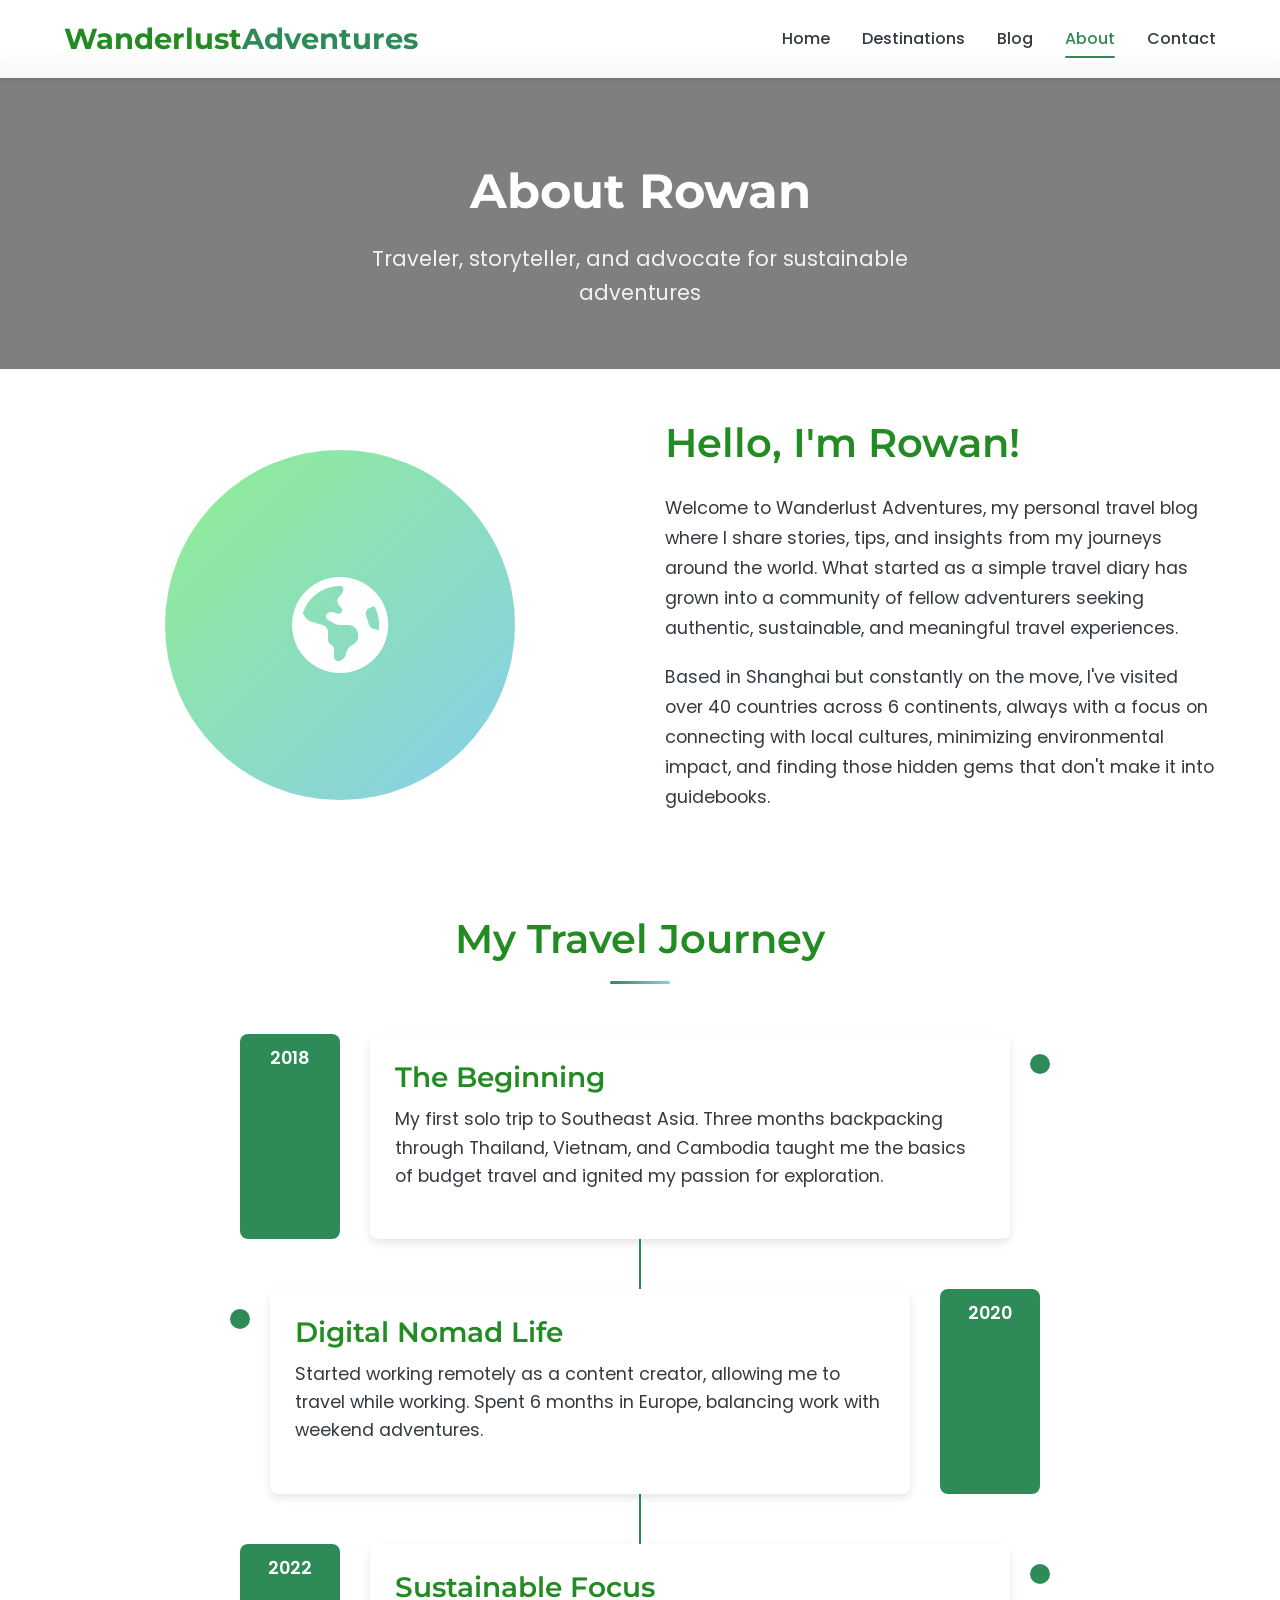
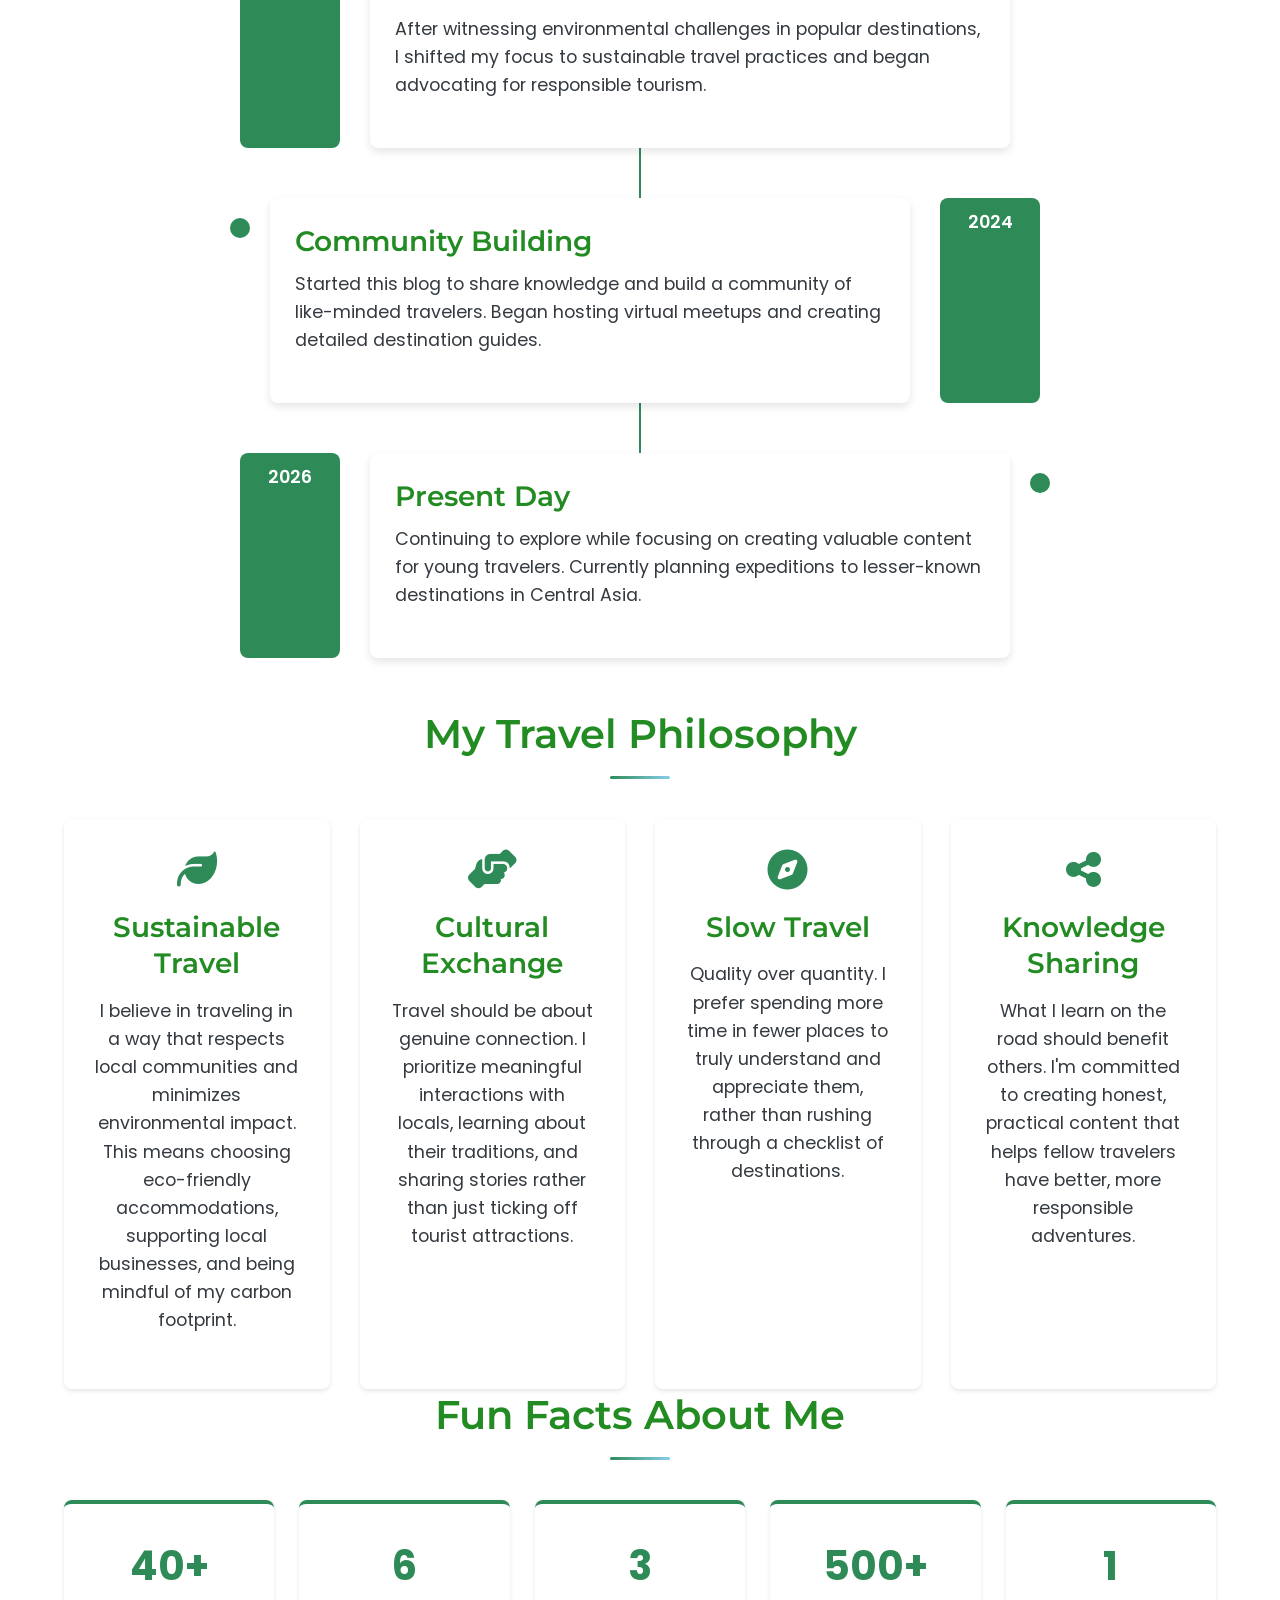
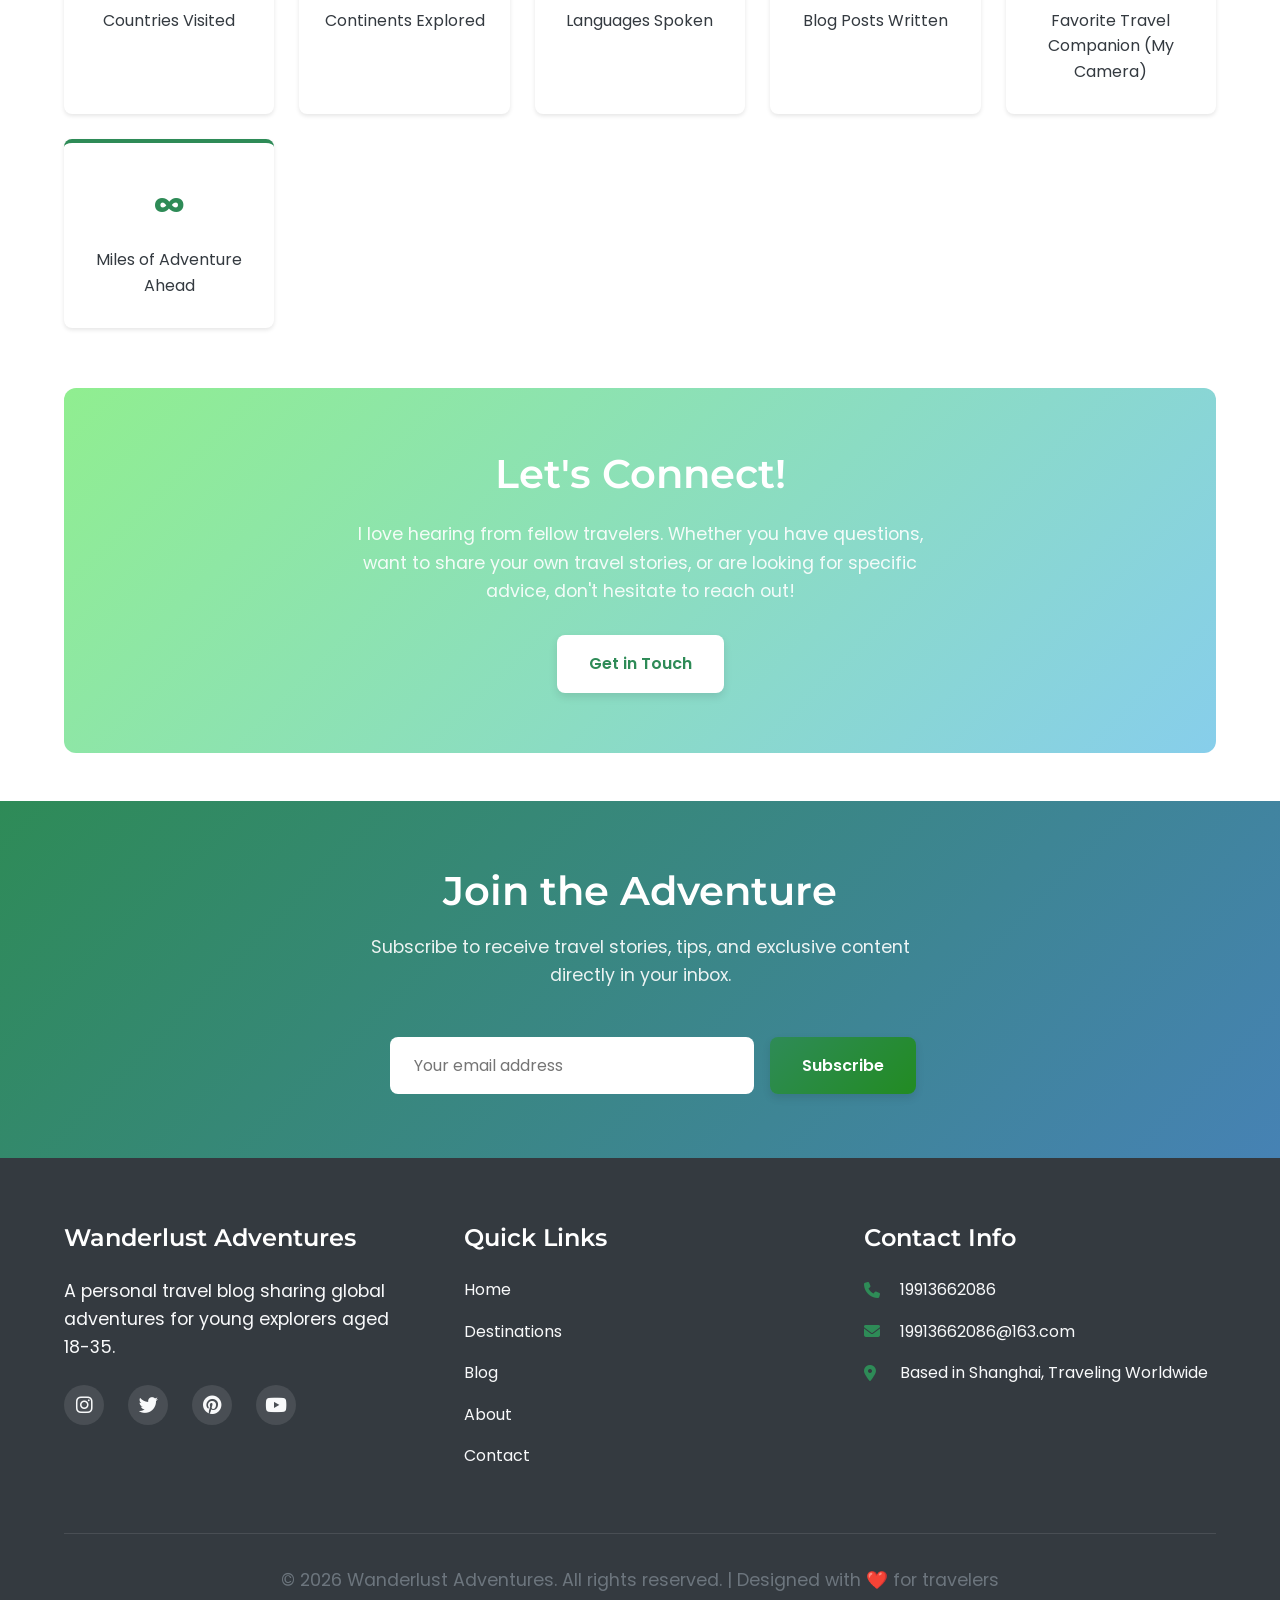
==== about.html @ 73e2ff60 "Add files via upload" ====
<!DOCTYPE html>
<html lang="en">
<head>
    <meta charset="UTF-8">
    <meta name="viewport" content="width=device-width, initial-scale=1.0">
    <title>About Me | Wanderlust Adventures</title>
    <link rel="stylesheet" href="style.css">
    <link rel="preconnect" href="https://fonts.googleapis.com">
    <link rel="preconnect" href="https://fonts.gstatic.com" crossorigin>
    <link href="https://fonts.googleapis.com/css2?family=Poppins:wght@300;400;500;600;700&family=Montserrat:wght@400;500;600&display=swap" rel="stylesheet">
    <link rel="stylesheet" href="https://cdnjs.cloudflare.com/ajax/libs/font-awesome/6.4.0/css/all.min.css">
</head>
<body>
    <!-- Navigation -->
    <nav class="navbar">
        <div class="container">
            <a href="index.html" class="logo">Wanderlust<span>Adventures</span></a>
            <ul class="nav-links">
                <li><a href="index.html">Home</a></li>
                <li><a href="destinations.html">Destinations</a></li>
                <li><a href="blog.html">Blog</a></li>
                <li><a href="about.html" class="active">About</a></li>
                <li><a href="contact.html">Contact</a></li>
            </ul>
            <button class="menu-toggle">
                <i class="fas fa-bars"></i>
            </button>
        </div>
    </nav>

    <!-- Page Header -->
    <section class="page-header">
        <div class="container">
            <h1>About Rowan</h1>
            <p>Traveler, storyteller, and advocate for sustainable adventures</p>
        </div>
    </section>

    <!-- About Content -->
    <section class="section about-page">
        <div class="container">
            <!-- Introduction -->
            <div class="about-intro">
                <div class="about-image-large">
                    <div class="image-placeholder-large">
                        <i class="fas fa-globe-americas"></i>
                    </div>
                </div>
                <div class="about-intro-content">
                    <h2>Hello, I'm Rowan!</h2>
                    <p>Welcome to Wanderlust Adventures, my personal travel blog where I share stories, tips, and insights from my journeys around the world. What started as a simple travel diary has grown into a community of fellow adventurers seeking authentic, sustainable, and meaningful travel experiences.</p>
                    <p>Based in Shanghai but constantly on the move, I've visited over 40 countries across 6 continents, always with a focus on connecting with local cultures, minimizing environmental impact, and finding those hidden gems that don't make it into guidebooks.</p>
                </div>
            </div>

            <!-- My Story -->
            <div class="my-story">
                <h2 class="section-title">My Travel Journey</h2>
                <div class="timeline">
                    <div class="timeline-item">
                        <div class="timeline-year">2018</div>
                        <div class="timeline-content">
                            <h3>The Beginning</h3>
                            <p>My first solo trip to Southeast Asia. Three months backpacking through Thailand, Vietnam, and Cambodia taught me the basics of budget travel and ignited my passion for exploration.</p>
                        </div>
                    </div>
                    <div class="timeline-item">
                        <div class="timeline-year">2020</div>
                        <div class="timeline-content">
                            <h3>Digital Nomad Life</h3>
                            <p>Started working remotely as a content creator, allowing me to travel while working. Spent 6 months in Europe, balancing work with weekend adventures.</p>
                        </div>
                    </div>
                    <div class="timeline-item">
                        <div class="timeline-year">2022</div>
                        <div class="timeline-content">
                            <h3>Sustainable Focus</h3>
                            <p>After witnessing environmental challenges in popular destinations, I shifted my focus to sustainable travel practices and began advocating for responsible tourism.</p>
                        </div>
                    </div>
                    <div class="timeline-item">
                        <div class="timeline-year">2024</div>
                        <div class="timeline-content">
                            <h3>Community Building</h3>
                            <p>Started this blog to share knowledge and build a community of like-minded travelers. Began hosting virtual meetups and creating detailed destination guides.</p>
                        </div>
                    </div>
                    <div class="timeline-item">
                        <div class="timeline-year">2026</div>
                        <div class="timeline-content">
                            <h3>Present Day</h3>
                            <p>Continuing to explore while focusing on creating valuable content for young travelers. Currently planning expeditions to lesser-known destinations in Central Asia.</p>
                        </div>
                    </div>
                </div>
            </div>

            <!-- Travel Philosophy -->
            <div class="philosophy">
                <h2 class="section-title">My Travel Philosophy</h2>
                <div class="philosophy-grid">
                    <div class="philosophy-card">
                        <i class="fas fa-leaf"></i>
                        <h3>Sustainable Travel</h3>
                        <p>I believe in traveling in a way that respects local communities and minimizes environmental impact. This means choosing eco-friendly accommodations, supporting local businesses, and being mindful of my carbon footprint.</p>
                    </div>
                    <div class="philosophy-card">
                        <i class="fas fa-hands-helping"></i>
                        <h3>Cultural Exchange</h3>
                        <p>Travel should be about genuine connection. I prioritize meaningful interactions with locals, learning about their traditions, and sharing stories rather than just ticking off tourist attractions.</p>
                    </div>
                    <div class="philosophy-card">
                        <i class="fas fa-compass"></i>
                        <h3>Slow Travel</h3>
                        <p>Quality over quantity. I prefer spending more time in fewer places to truly understand and appreciate them, rather than rushing through a checklist of destinations.</p>
                    </div>
                    <div class="philosophy-card">
                        <i class="fas fa-share-alt"></i>
                        <h3>Knowledge Sharing</h3>
                        <p>What I learn on the road should benefit others. I'm committed to creating honest, practical content that helps fellow travelers have better, more responsible adventures.</p>
                    </div>
                </div>
            </div>

            <!-- Fun Facts -->
            <div class="fun-facts">
                <h2 class="section-title">Fun Facts About Me</h2>
                <div class="facts-grid">
                    <div class="fact-card">
                        <div class="fact-number">40+</div>
                        <div class="fact-text">Countries Visited</div>
                    </div>
                    <div class="fact-card">
                        <div class="fact-number">6</div>
                        <div class="fact-text">Continents Explored</div>
                    </div>
                    <div class="fact-card">
                        <div class="fact-number">3</div>
                        <div class="fact-text">Languages Spoken</div>
                    </div>
                    <div class="fact-card">
                        <div class="fact-number">500+</div>
                        <div class="fact-text">Blog Posts Written</div>
                    </div>
                    <div class="fact-card">
                        <div class="fact-number">1</div>
                        <div class="fact-text">Favorite Travel Companion (My Camera)</div>
                    </div>
                    <div class="fact-card">
                        <div class="fact-number">∞</div>
                        <div class="fact-text">Miles of Adventure Ahead</div>
                    </div>
                </div>
            </div>

            <!-- Connect Section -->
            <div class="connect-section">
                <h2>Let's Connect!</h2>
                <p>I love hearing from fellow travelers. Whether you have questions, want to share your own travel stories, or are looking for specific advice, don't hesitate to reach out!</p>
                <a href="contact.html" class="btn-primary">Get in Touch</a>
            </div>
        </div>
    </section>

    <!-- Newsletter -->
    <section class="newsletter">
        <div class="container">
            <h2>Join the Adventure</h2>
            <p>Subscribe to receive travel stories, tips, and exclusive content directly in your inbox.</p>
            <form class="newsletter-form">
                <input type="email" placeholder="Your email address" required>
                <button type="submit" class="btn-primary">Subscribe</button>
            </form>
        </div>
    </section>

    <!-- Footer -->
    <footer class="footer">
        <div class="container">
            <div class="footer-content">
                <div class="footer-section">
                    <h3>Wanderlust Adventures</h3>
                    <p>A personal travel blog sharing global adventures for young explorers aged 18-35.</p>
                    <div class="social-links">
                        <a href="#"><i class="fab fa-instagram"></i></a>
                        <a href="#"><i class="fab fa-twitter"></i></a>
                        <a href="#"><i class="fab fa-pinterest"></i></a>
                        <a href="#"><i class="fab fa-youtube"></i></a>
                    </div>
                </div>
                
                <div class="footer-section">
                    <h3>Quick Links</h3>
                    <ul>
                        <li><a href="index.html">Home</a></li>
                        <li><a href="destinations.html">Destinations</a></li>
                        <li><a href="blog.html">Blog</a></li>
                        <li><a href="about.html">About</a></li>
                        <li><a href="contact.html">Contact</a></li>
                    </ul>
                </div>
                
                <div class="footer-section">
                    <h3>Contact Info</h3>
                    <ul class="contact-info">
                        <li><i class="fas fa-phone"></i> 19913662086</li>
                        <li><i class="fas fa-envelope"></i> 19913662086@163.com</li>
                        <li><i class="fas fa-map-marker-alt"></i> Based in Shanghai, Traveling Worldwide</li>
                    </ul>
                </div>
            </div>
            
            <div class="footer-bottom">
                <p>&copy; 2026 Wanderlust Adventures. All rights reserved. | Designed with ❤️ for travelers</p>
            </div>
        </div>
    </footer>

    <script src="script.js"></script>
    <style>
        /* Additional styles for about page */
        .page-header {
            background: linear-gradient(rgba(0, 0, 0, 0.5), rgba(0, 0, 0, 0.5)), 
                        url('https://images.unsplash.com/photo-1506905925346-21bda4d32df4') center/cover no-repeat;
            color: white;
            text-align: center;
            padding: 100px 0 60px;
            margin-top: 60px;
        }
        
        .page-header h1 {
            color: white;
            font-size: 3rem;
            margin-bottom: 20px;
        }
        
        .page-header p {
            font-size: 1.3rem;
            opacity: 0.9;
            max-width: 600px;
            margin: 0 auto;
        }
        
        .about-intro {
            display: grid;
            grid-template-columns: 1fr 1fr;
            gap: 50px;
            align-items: center;
            margin-bottom: 80px;
        }
        
        .image-placeholder-large {
            width: 350px;
            height: 350px;
            background: linear-gradient(135deg, var(--light-green), var(--sky-blue));
            border-radius: 50%;
            display: flex;
            align-items: center;
            justify-content: center;
            color: var(--white);
            font-size: 6rem;
            margin: 0 auto;
        }
        
        .about-intro-content h2 {
            color: var(--forest-dark);
            margin-bottom: 25px;
            font-size: 2.5rem;
        }
        
        .about-intro-content p {
            margin-bottom: 20px;
            font-size: 1.1rem;
            line-height: 1.7;
        }
        
        /* Timeline */
        .timeline {
            position: relative;
            max-width: 800px;
            margin: 50px auto;
        }
        
        .timeline::before {
            content: '';
            position: absolute;
            left: 50%;
            top: 0;
            bottom: 0;
            width: 2px;
            background: var(--primary-green);
            transform: translateX(-50%);
        }
        
        .timeline-item {
            display: flex;
            margin-bottom: 50px;
            position: relative;
        }
        
        .timeline-item:nth-child(odd) {
            flex-direction: row;
        }
        
        .timeline-item:nth-child(even) {
            flex-direction: row-reverse;
        }
        
        .timeline-year {
            flex: 0 0 100px;
            background: var(--primary-green);
            color: white;
            padding: 10px;
            border-radius: var(--radius-md);
            text-align: center;
            font-weight: 600;
            font-size: 1.1rem;
            z-index: 1;
        }
        
        .timeline-content {
            flex: 1;
            padding: 25px;
            background: white;
            border-radius: var(--radius-md);
            box-shadow: var(--shadow-md);
            margin: 0 30px;
            position: relative;
        }
        
        .timeline-content::before {
            content: '';
            position: absolute;
            top: 20px;
            width: 20px;
            height: 20px;
            background: var(--primary-green);
            border-radius: 50%;
        }
        
        .timeline-item:nth-child(odd) .timeline-content::before {
            right: -40px;
        }
        
        .timeline-item:nth-child(even) .timeline-content::before {
            left: -40px;
        }
        
        .timeline-content h3 {
            color: var(--forest-dark);
            margin-bottom: 10px;
        }
        
        /* Philosophy Grid */
        .philosophy-grid {
            display: grid;
            grid-template-columns: repeat(auto-fit, minmax(250px, 1fr));
            gap: 30px;
            margin-top: 40px;
        }
        
        .philosophy-card {
            background: white;
            padding: 30px;
            border-radius: var(--radius-md);
            text-align: center;
            box-shadow: var(--shadow-sm);
            transition: transform 0.3s ease;
        }
        
        .philosophy-card:hover {
            transform: translateY(-5px);
            box-shadow: var(--shadow-md);
        }
        
        .philosophy-card i {
            font-size: 2.5rem;
            color: var(--primary-green);
            margin-bottom: 20px;
        }
        
        .philosophy-card h3 {
            margin-bottom: 15px;
            color: var(--forest-dark);
        }
        
        /* Fun Facts */
        .facts-grid {
            display: grid;
            grid-template-columns: repeat(auto-fit, minmax(200px, 1fr));
            gap: 25px;
            margin-top: 40px;
        }
        
        .fact-card {
            background: white;
            padding: 30px 20px;
            border-radius: var(--radius-md);
            text-align: center;
            box-shadow: var(--shadow-sm);
            border-top: 4px solid var(--primary-green);
        }
        
        .fact-number {
            font-size: 2.5rem;
            font-weight: 700;
            color: var(--primary-green);
            margin-bottom: 10px;
        }
        
        .fact-text {
            color: var(--dark-gray);
            font-size: 1rem;
        }
        
        /* Connect Section */
        .connect-section {
            text-align: center;
            padding: 60px 0;
            background: linear-gradient(135deg, var(--light-green), var(--sky-blue));
            color: white;
            border-radius: var(--radius-lg);
            margin-top: 60px;
        }
        
        .connect-section h2 {
            color: white;
            margin-bottom: 20px;
        }
        
        .connect-section p {
            max-width: 600px;
            margin: 0 auto 30px;
            opacity: 0.9;
        }
        
        .connect-section .btn-primary {
            background: white;
            color: var(--primary-green);
        }
        
        .connect-section .btn-primary:hover {
            background: var(--forest-dark);
            color: white;
        }
        
        @media (max-width: 992px) {
            .about-intro {
                grid-template-columns: 1fr;
                text-align: center;
            }
            
            .image-placeholder-large {
                width: 250px;
                height: 250px;
                font-size: 4rem;
            }
            
            .timeline::before {
                left: 30px;
            }
            
            .timeline-item {
                flex-direction: row !important;
            }
            
            .timeline-year {
                flex: 0 0 80px;
            }
            
            .timeline-content {
                margin-left: 60px;
                margin-right: 0;
            }
            
            .timeline-content::before {
                left: -40px !important;
                right: auto !important;
            }
        }
        
        @media (max-width: 768px) {
            .page-header h1 {
                font-size: 2.2rem;
            }
            
            .page-header p {
                font-size: 1.1rem;
            }
            
            .about-intro-content h
---- style.css ----
/* ===== RESET & BASE STYLES ===== */
* {
    margin: 0;
    padding: 0;
    box-sizing: border-box;
}

:root {
    /* Natural Color Palette */
    --primary-green: #2E8B57;
    --secondary-green: #3CB371;
    --light-green: #90EE90;
    --earth-brown: #8B4513;
    --sand-beige: #F5DEB3;
    --sky-blue: #87CEEB;
    --ocean-blue: #4682B4;
    --forest-dark: #228B22;
    
    /* Neutral Colors */
    --white: #FFFFFF;
    --light-gray: #F8F9FA;
    --medium-gray: #6C757D;
    --dark-gray: #343A40;
    --black: #212529;
    
    /* Typography */
    --font-heading: 'Montserrat', sans-serif;
    --font-body: 'Poppins', sans-serif;
    
    /* Spacing */
    --spacing-xs: 0.5rem;
    --spacing-sm: 1rem;
    --spacing-md: 1.5rem;
    --spacing-lg: 2rem;
    --spacing-xl: 3rem;
    --spacing-xxl: 4rem;
    
    /* Border Radius */
    --radius-sm: 4px;
    --radius-md: 8px;
    --radius-lg: 12px;
    --radius-xl: 20px;
    
    /* Shadows */
    --shadow-sm: 0 2px 4px rgba(0, 0, 0, 0.1);
    --shadow-md: 0 4px 8px rgba(0, 0, 0, 0.1);
    --shadow-lg: 0 8px 16px rgba(0, 0, 0, 0.1);
}

html {
    scroll-behavior: smooth;
}

body {
    font-family: var(--font-body);
    line-height: 1.6;
    color: var(--dark-gray);
    background-color: var(--white);
}

.container {
    width: 100%;
    max-width: 1200px;
    margin: 0 auto;
    padding: 0 var(--spacing-md);
}

section {
    padding: var(--spacing-xl) 0;
}

.text-center {
    text-align: center;
}

/* ===== TYPOGRAPHY ===== */
h1, h2, h3, h4, h5, h6 {
    font-family: var(--font-heading);
    font-weight: 600;
    line-height: 1.3;
    margin-bottom: var(--spacing-sm);
    color: var(--forest-dark);
}

h1 {
    font-size: 3rem;
    font-weight: 700;
}

h2 {
    font-size: 2.5rem;
}

h3 {
    font-size: 1.75rem;
}

p {
    margin-bottom: var(--spacing-md);
    font-size: 1.1rem;
}

.section-title {
    text-align: center;
    margin-bottom: var(--spacing-sm);
    position: relative;
}

.section-title::after {
    content: '';
    display: block;
    width: 60px;
    height: 3px;
    background: linear-gradient(to right, var(--primary-green), var(--sky-blue));
    margin: var(--spacing-sm) auto;
    border-radius: var(--radius-sm);
}

.section-subtitle {
    text-align: center;
    color: var(--medium-gray);
    margin-bottom: var(--spacing-xl);
    font-size: 1.2rem;
}

/* ===== BUTTONS ===== */
.btn-primary, .btn-secondary {
    display: inline-block;
    padding: var(--spacing-sm) var(--spacing-lg);
    border-radius: var(--radius-md);
    font-weight: 600;
    text-decoration: none;
    transition: all 0.3s ease;
    border: none;
    cursor: pointer;
    font-size: 1rem;
    font-family: var(--font-body);
}

.btn-primary {
    background: linear-gradient(135deg, var(--primary-green), var(--forest-dark));
    color: var(--white);
    box-shadow: var(--shadow-md);
}

.btn-primary:hover {
    transform: translateY(-2px);
    box-shadow: var(--shadow-lg);
    background: linear-gradient(135deg, var(--forest-dark), var(--primary-green));
}

.btn-secondary {
    background-color: transparent;
    color: var(--primary-green);
    border: 2px solid var(--primary-green);
}

.btn-secondary:hover {
    background-color: var(--primary-green);
    color: var(--white);
}

/* ===== NAVIGATION ===== */
.navbar {
    position: fixed;
    top: 0;
    left: 0;
    width: 100%;
    background-color: rgba(255, 255, 255, 0.95);
    backdrop-filter: blur(10px);
    box-shadow: var(--shadow-sm);
    z-index: 1000;
    padding: var(--spacing-sm) 0;
}

.navbar .container {
    display: flex;
    justify-content: space-between;
    align-items: center;
}

.logo {
    font-family: var(--font-heading);
    font-size: 1.8rem;
    font-weight: 700;
    text-decoration: none;
    color: var(--forest-dark);
}

.logo span {
    color: var(--primary-green);
}

.nav-links {
    display: flex;
    list-style: none;
    gap: var(--spacing-lg);
}

.nav-links a {
    text-decoration: none;
    color: var(--dark-gray);
    font-weight: 500;
    padding: var(--spacing-xs) 0;
    position: relative;
    transition: color 0.3s ease;
}

.nav-links a:hover,
.nav-links a.active {
    color: var(--primary-green);
}

.nav-links a.active::after {
    content: '';
    position: absolute;
    bottom: 0;
    left: 0;
    width: 100%;
    height: 2px;
    background-color: var(--primary-green);
    border-radius: var(--radius-sm);
}

.menu-toggle {
    display: none;
    background: none;
    border: none;
    font-size: 1.5rem;
    color: var(--forest-dark);
    cursor: pointer;
}

/* ===== HERO SECTION ===== */
/* 英雄区容器 */
.hero {
    position: relative;
    height: 100vh;
    overflow: hidden;          /* 防止视频溢出 */
    margin-top: 60px;          /* 与导航栏高度一致 */
}

/* 视频背景 */
.hero-video {
    position: absolute;
    top: 50%;
    left: 50%;
    min-width: 100%;
    min-height: 100%;
    width: auto;
    height: auto;
    transform: translate(-50%, -50%);
    object-fit: cover;         /* 视频填满整个区域，可能裁剪边缘 */
    z-index: 1;
}

/* 半透明遮罩层 */
.hero-overlay {
    position: absolute;
    top: 0;
    left: 0;
    width: 100%;
    height: 100%;
    background: rgba(0, 0, 0, 0.4);  /* 透明度可自行调整 */
    z-index: 2;
}

/* 文字内容层 */
.hero-content {
    position: relative;
    z-index: 3;
    color: white;
    text-align: center;
    padding: 0 20px;
    max-width: 800px;
    margin: 0 auto;
    top: 50%;
    transform: translateY(-50%);
}

/* 原 .hero 中的背景图片样式已删除，由视频替代 */

/* ===== FEATURED DESTINATIONS ===== */
.destinations-grid {
    display: grid;
    grid-template-columns: repeat(auto-fit, minmax(300px, 1fr));
    gap: var(--spacing-lg);
    margin-top: var(--spacing-xl);
}

.destination-card {
    background: var(--white);
    border-radius: var(--radius-lg);
    overflow: hidden;
    box-shadow: var(--shadow-md);
    transition: transform 0.3s ease, box-shadow 0.3s ease;
}

.destination-card:hover {
    transform: translateY(-5px);
    box-shadow: var(--shadow-lg);
}

.destination-image {
    height: 250px;
    background-size: cover;
    background-position: center;
    position: relative;
}

.destination-label {
    position: absolute;
    top: var(--spacing-md);
    left: var(--spacing-md);
    background-color: var(--primary-green);
    color: var(--white);
    padding: var(--spacing-xs) var(--spacing-sm);
    border-radius: var(--radius-sm);
    font-size: 0.9rem;
    font-weight: 600;
}

.destination-content {
    padding: var(--spacing-lg);
}

.destination-content h3 {
    color: var(--forest-dark);
    margin-bottom: var(--spacing-sm);
}

/* ===== ABOUT PREVIEW ===== */
.about-preview .container {
    display: grid;
    grid-template-columns: 1fr 1fr;
    gap: var(--spacing-xl);
    align-items: center;
}

.about-content h2 {
    color: var(--forest-dark);
    margin-bottom: var(--spacing-md);
}

.about-image {
    display: flex;
    justify-content: center;
    align-items: center;
}

.image-placeholder {
    width: 300px;
    height: 300px;
    background: linear-gradient(135deg, var(--light-green), var(--sky-blue));
    border-radius: 50%;
    display: flex;
    align-items: center;
    justify-content: center;
    color: var(--white);
    font-size: 5rem;
}

/* ===== LATEST POSTS ===== */
.posts-grid {
    display: grid;
    grid-template-columns: repeat(auto-fit, minmax(300px, 1fr));
    gap: var(--spacing-lg);
    margin-bottom: var(--spacing-xl);
}

.post-card {
    background: var(--white);
    padding: var(--spacing-lg);
    border-radius: var(--radius-md);
    box-shadow: var(--shadow-sm);
    border-left: 4px solid var(--primary-green);
    transition: transform 0.3s ease;
}

.post-card:hover {
    transform: translateY(-3px);
    box-shadow: var(--shadow-md);
}

.post-date {
    color: var(--medium-gray);
    font-size: 0.9rem;
    margin-bottom: var(--spacing-sm);
}

.post-card h3 {
    color: var(--forest-dark);
    margin-bottom: var(--spacing-sm);
}

.read-more {
    color: var(--primary-green);
    text-decoration: none;
    font-weight: 600;
    display: inline-block;
    margin-top: var(--spacing-sm);
}

.read-more:hover {
    text-decoration: underline;
}

/* ===== NEWSLETTER ===== */
.newsletter {
    background: linear-gradient(135deg, var(--primary-green), var(--ocean-blue));
    color: var(--white);
    text-align: center;
    padding: var(--spacing-xxl) 0;
}

.newsletter h2 {
    color: var(--white);
    margin-bottom: var(--spacing-sm);
}

.newsletter p {
    max-width: 600px;
    margin: 0 auto var(--spacing-xl);
    opacity: 0.9;
}

.newsletter-form {
    display: flex;
    max-width: 500px;
    margin: 0 auto;
    gap: var(--spacing-sm);
}

.newsletter-form input {
    flex: 1;
    padding: var(--spacing-sm) var(--spacing-md);
    border: none;
    border-radius: var(--radius-md);
    font-size: 1rem;
    font-family: var(--font-body);
}

.newsletter-form input:focus {
    outline: 2px solid var(--light-green);
}

/* ===== FOOTER ===== */
.footer {
    background-color: var(--dark-gray);
    color: var(--light-gray);
    padding: var(--spacing-xxl) 0 var(--spacing-lg);
}

.footer-content {
    display: grid;
    grid-template-columns: repeat(auto-fit, minmax(250px, 1fr));
    gap: var(--spacing-xl);
    margin-bottom: var(--spacing-xl);
}

.footer-section h3 {
    color: var(--white);
    margin-bottom: var(--spacing-md);
    font-size: 1.5rem;
}

.footer-section ul {
    list-style: none;
}

.footer-section ul li {
    margin-bottom: var(--spacing-sm);
}

.footer-section a {
    color: var(--light-gray);
    text-decoration: none;
    transition: color 0.3s ease;
}

.footer-section a:hover {
    color: var(--light-green);
}

.social-links {
    display: flex;
    gap: var(--spacing-md);
    margin-top: var(--spacing-md);
}

.social-links a {
    display: inline-flex;
    align-items: center;
    justify-content: center;
    width: 40px;
    height: 40px;
    background-color: rgba(255, 255, 255, 0.1);
    border-radius: 50%;
    font-size: 1.2rem;
    transition: background-color 0.3s ease;
}

.social-links a:hover {
    background-color: var(--primary-green);
}

.contact-info li {
    display: flex;
    align-items: center;
    gap: var(--spacing-sm);
}

.contact-info i {
    color: var(--primary-green);
    width: 20px;
}

.footer-bottom {
    text-align: center;
    padding-top: var(--spacing-lg);
    border-top: 1px solid rgba(255, 255, 255, 0.1);
    color: var(--medium-gray);
    font-size: 0.9rem;
}

/* ===== RESPONSIVE DESIGN ===== */
@media (max-width: 992px) {
    h1 {
        font-size: 2.5rem;
    }
    
    h2 {
        font-size: 2rem;
    }
    
    .hero h1 {
        font-size: 2.8rem;
    }
    
    .about-preview .container {
        grid-template-columns: 1fr;
        text-align: center;
    }
    
    .newsletter-form {
        flex-direction: column;
    }
}

@media (max-width: 768px) {
    .menu-toggle {
        display: block;
    }
    
    .nav-links {
        position: fixed;
        top: 70px;
        left: 0;
        width: 100%;
        background-color: var(--white);
        flex-direction: column;
        align-items: center;
        padding: var(--spacing-lg);
        box-shadow: var(--shadow-md);
        transform: translateY(-100%);
        opacity: 0;
        visibility: hidden;
        transition: all 0.3s ease;
    }
    
    .nav-links.active {
        transform: translateY(0);
        opacity: 1;
        visibility: visible;
    }
    
    .hero h1 {
        font-size: 2.2rem;
    }
    
    .subtitle {
        font-size: 1.1rem;
    }
}

@media (max-width: 576px) {
    .container {
        padding: 0 var(--spacing-sm);
    }
    
    section {
        padding: var(--spacing-lg) 0;
    }
    
    h1 {
        font-size: 2rem;
    }
    
    h2 {
        font-size: 1.75rem;
    }
    
    .hero h1 {
        font-size: 1.8rem;
    }
    
    .destinations-grid,
    .posts-grid {
        grid-template-columns: 1fr;
    }
}

/* ===== CONTACT PAGE STYLES ===== */
.page-header {
    background: linear-gradient(rgba(0, 0, 0, 0.4), rgba(0, 0, 0, 0.4)), 
                url('https://images.unsplash.com/photo-1516483638261-f4dbaf036963') center/cover no-repeat;
    color: var(--white);
    text-align: center;
    padding: var(--spacing-xxl) 0;
    margin-top: 60px;
}

.page-header h1 {
    color: var(--white);
    margin-bottom: var(--spacing-md);
}

.page-header p {
    max-width: 600px;
    margin: 0 auto;
    font-size: 1.2rem;
    opacity: 0.9;
}

.contact-content {
    padding: var(--spacing-xxl) 0;
}

.contact-layout {
    display: grid;
    grid-template-columns: 1fr 1fr;
    gap: var(--spacing-xxl);
    align-items: start;
}

.contact-form-section h2,
.contact-info-section h2 {
    margin-bottom: var(--spacing-sm);
}

.contact-form-section p {
    color: var(--medium-gray);
    margin-bottom: var(--spacing-xl);
}

.contact-form {
    background: var(--white);
    padding: var(--spacing-xl);
    border-radius: var(--radius-lg);
    box-shadow: var(--shadow-md);
}

.form-row {
    display: grid;
    grid-template-columns: 1fr 1fr;
    gap: var(--spacing-md);
    margin-bottom: var(--spacing-md);
}

.form-group {
    margin-bottom: var(--spacing-lg);
}

.form-group label {
    display: block;
    margin-bottom: var(--spacing-xs);
    font-weight: 500;
    color: var(--dark-gray);
}

.form-group input,
.form-group textarea {
    width: 100%;
    padding: var(--spacing-sm) var(--spacing-md);
    border: 1px solid var(--light-gray);
    border-radius: var(--radius-md);
    font-size: 1rem;
    font-family: var(--font-body);
    transition: border-color 0.3s ease, box-shadow 0.3s ease;
}

.form-group input:focus,
.form-group textarea:focus {
    outline: none;
    border-color: var(--primary-green);
    box-shadow: 0 0 0 3px rgba(46, 139, 87, 0.1);
}

.form-group input.error-border,
.form-group textarea.error-border {
    border-color: #e74c3c;
    box-shadow: 0 0 0 3px rgba(231, 76, 60, 0.1);
}

.checkbox-label {
    display: flex;
    align-items: center;
    gap: var(--spacing-sm);
    cursor: pointer;
    font-size: 0.95rem;
}

.checkbox-label input {
    width: auto;
    margin: 0;
}

.contact-info {
    margin-bottom: var(--spacing-xl);
}

.info-item {
    display: flex;
    align-items: flex-start;
    gap: var(--spacing-md);
    margin-bottom: var(--spacing-lg);
    padding: var(--spacing-md);
    background: var(--white);
    border-radius: var(--radius-md);
    box-shadow: var(--shadow-sm);
    transition: transform 0.3s ease, box-shadow 0.3s ease;
}

.info-item:hover {
    transform: translateY(-2px);
    box-shadow: var(--shadow-md);
}

.info-icon {
    display: flex;
    align-items: center;
    justify-content: center;
    width: 50px;
    height: 50px;
    background: linear-gradient(135deg, var(--primary-green), var(--ocean-blue));
    color: var(--white);
    border-radius: 50%;
    font-size: 1.2rem;
}

.info-content h3 {
    margin-bottom: var(--spacing-xs);
    font-size: 1.1rem;
}

.info-content p {
    font-weight: 500;
    color: var(--dark-gray);
    margin-bottom: var(--spacing-xs);
}

.info-content small {
    color: var(--medium-gray);
    font-size: 0.85rem;
}

.social-contact {
    background: var(--white);
    padding: var(--spacing-xl);
    border-radius: var(--radius-lg);
    box-shadow: var(--shadow-md);
    margin-bottom: var(--spacing-xl);
}

.social-contact h3 {
    margin-bottom: var(--spacing-sm);
}

.social-contact p {
    color: var(--medium-gray);
    margin-bottom: var(--spacing-lg);
}

.social-buttons {
    display: grid;
    grid-template-columns: 1fr 1fr;
    gap: var(--spacing-sm);
}

.social-btn {
    display: flex;
    align-items: center;
    justify-content: center;
    gap: var(--spacing-sm);
    padding: var(--spacing-sm) var(--spacing-md);
    border: none;
    border-radius: var(--radius-md);
    font-weight: 500;
    text-decoration: none;
    transition: all 0.3s ease;
    cursor: pointer;
}

.social-btn.instagram {
    background: linear-gradient(45deg, #405DE6, #5851DB, #833AB4, #C13584, #E1306C, #FD1D1D);
    color: var(--white);
}

.social-btn.twitter {
    background: #1DA1F2;
    color: var(--white);
}

.social-btn.youtube {
    background: #FF0000;
    color: var(--white);
}

.social-btn.pinterest {
    background: #E60023;
    color: var(--white);
}

.social-btn:hover {
    transform: translateY(-2px);
    box-shadow: var(--shadow-md);
}

.faq-section {
    background: var(--white);
    padding: var(--spacing-xl);
    border-radius: var(--radius-lg);
    box-shadow: var(--shadow-md);
}

.faq-section h3 {
    margin-bottom: var(--spacing-lg);
}

.faq-item {
    margin-bottom: var(--spacing-sm);
    border: 1px solid var(--light-gray);
    border-radius: var(--radius-md);
    overflow: hidden;
}

.faq-question {
    width: 100%;
    padding: var(--spacing-md);
    background: none;
    border: none;
    text-align: left;
    font-weight: 500;
    color: var(--dark-gray);
    cursor: pointer;
    display: flex;
    justify-content: space-between;
    align-items: center;
    transition: background-color 0.3s ease;
}

.faq-question:hover {
    background-color: rgba(46, 139, 87, 0.05);
}

.faq-question i {
    transition: transform 0.3s ease;
}

.faq-question.active i {
    transform: rotate(180deg);
}

.faq-answer {
    padding: 0 var(--spacing-md);
    max-height: 0;
    overflow: hidden;
    transition: max-height 0.3s ease, padding 0.3s ease;
}

.faq-answer.active {
    padding: var(--spacing-md);
    max-height: 200px;
}

.faq-answer p {
    color: var(--medium-gray);
    line-height: 1.6;
}

/* Responsive Contact Page */
@media (max-width: 992px) {
    .contact-layout {
        grid-template-columns: 1fr;
        gap: var(--spacing-xl);
    }
    
    .form-row {
        grid-template-columns: 1fr;
        gap: var(--spacing-sm);
    }
}

@media (max-width: 768px) {
    .social-buttons {
        grid-template-columns: 1fr;
    }
    
    .contact-form,
    .social-contact,
    .faq-section {
        padding: var(--spacing-lg);
    }
}

@media (max-width: 480px) {
    .page-header {
        padding: var(--spacing-xl) 0;
    }
    
    .page-header h1 {
        font-size: 2.2rem;
    }
    
    .info-item {
        flex-direction: column;
        text-align: center;
    }
    
    .info-icon {
        margin: 0 auto var(--spacing-sm);
    }
}


@media (max-width: 768px) {
    .hero-video {
        display: none;
    }
    .hero {
        background: url('https://images.unsplash.com/photo-1506905925346-21bda4d32df4') center/cover no-repeat;
    }
}
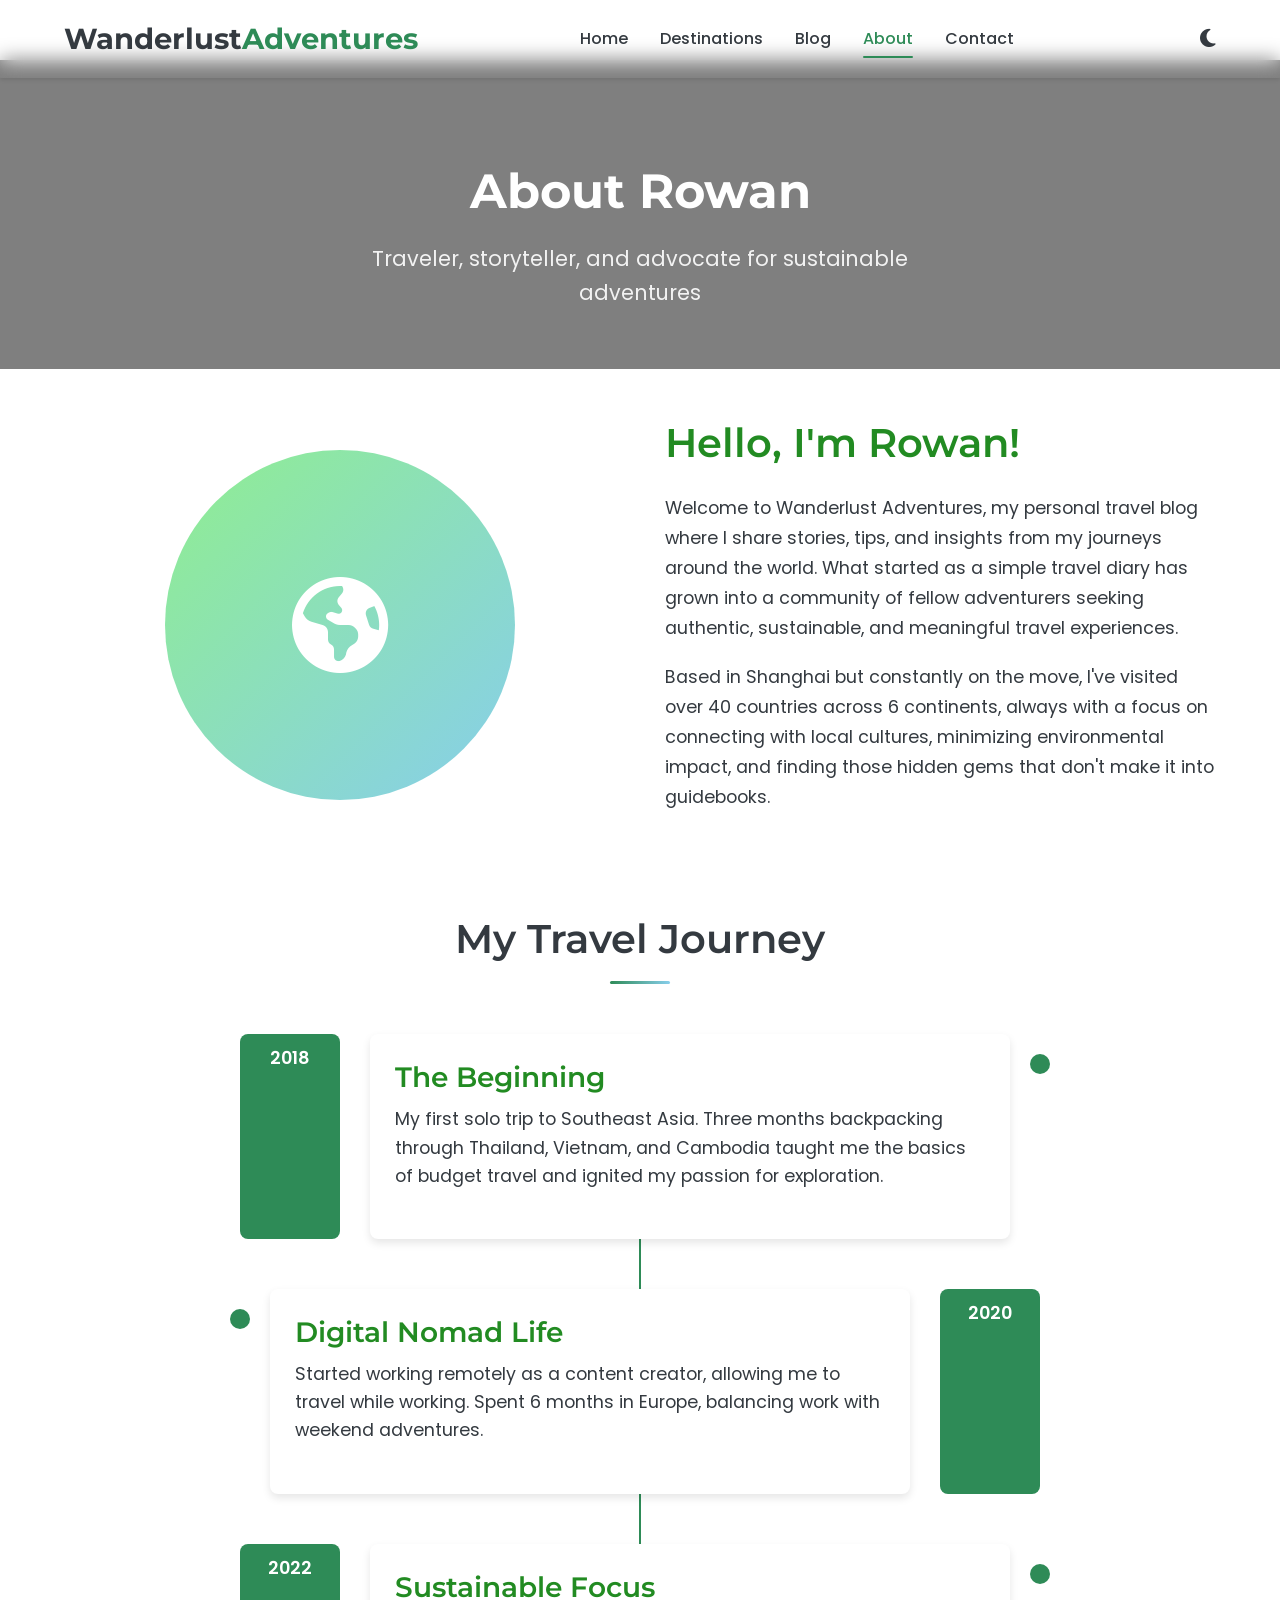
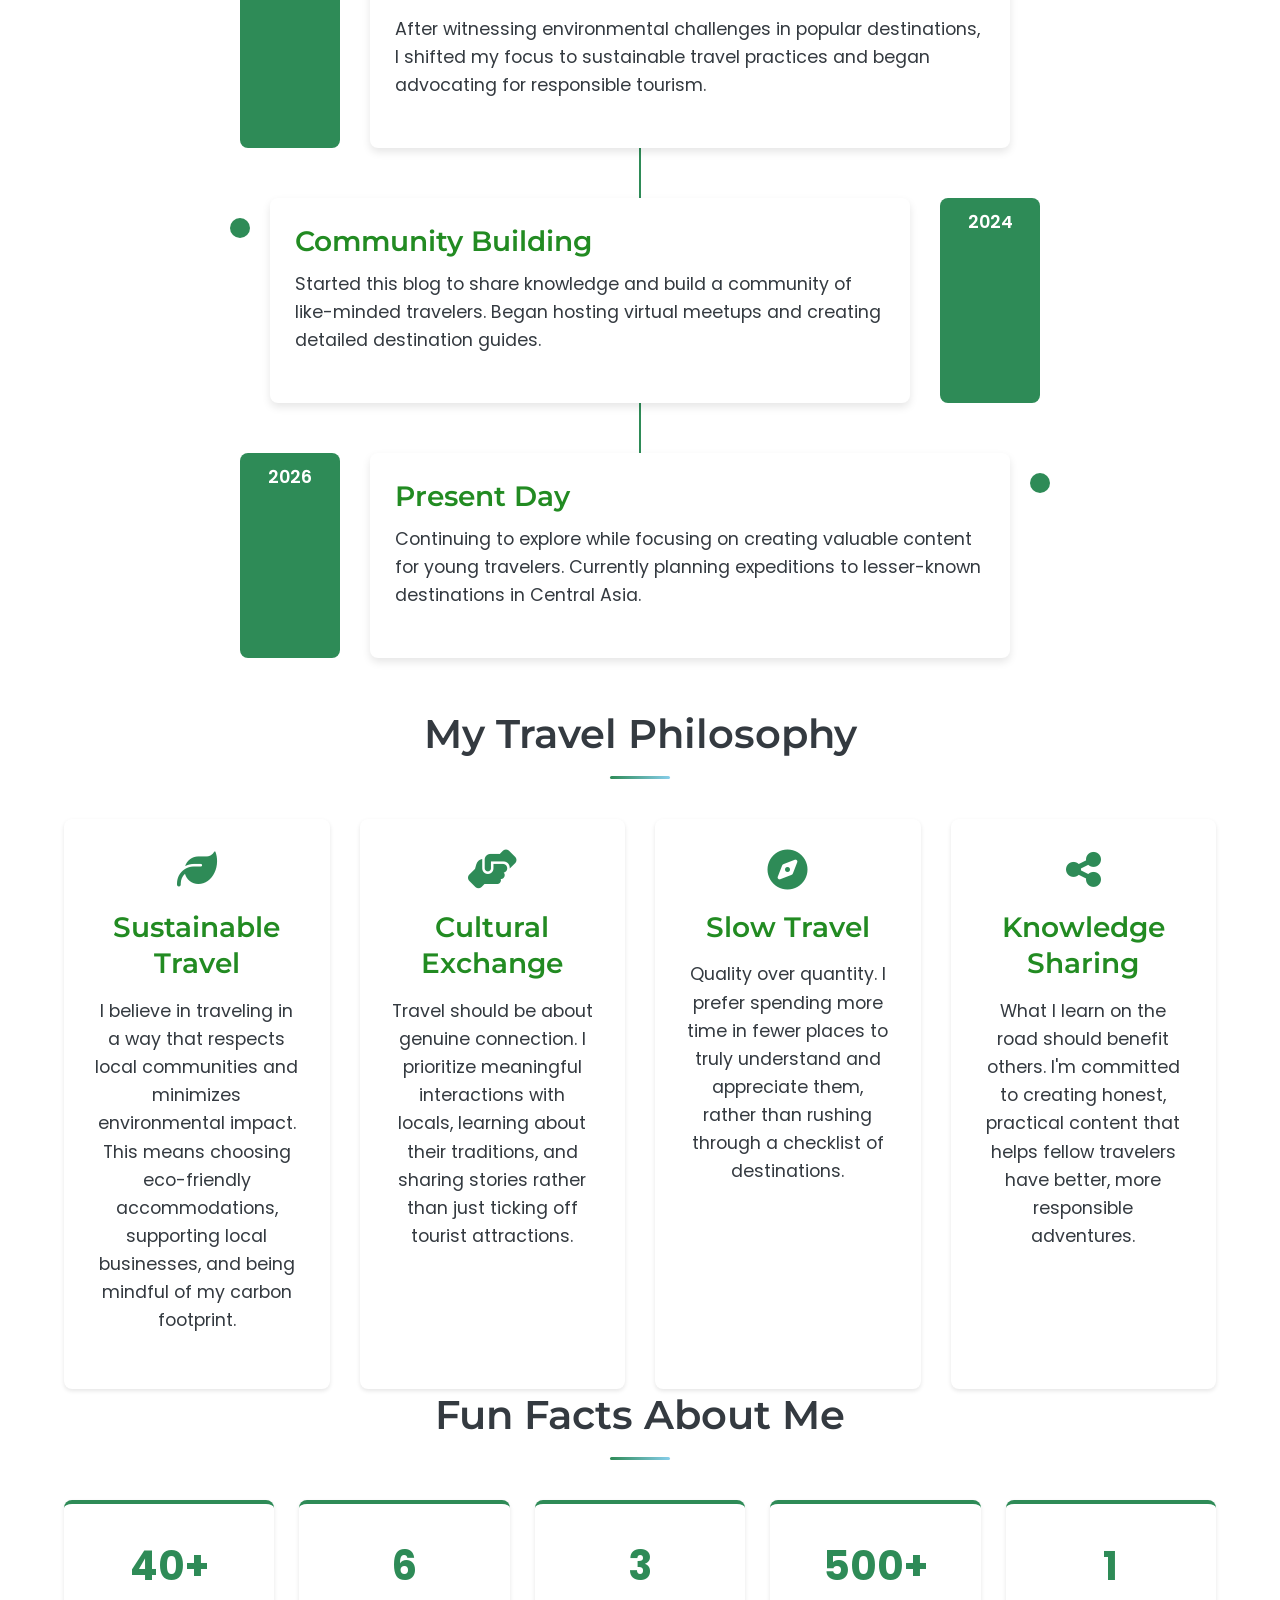
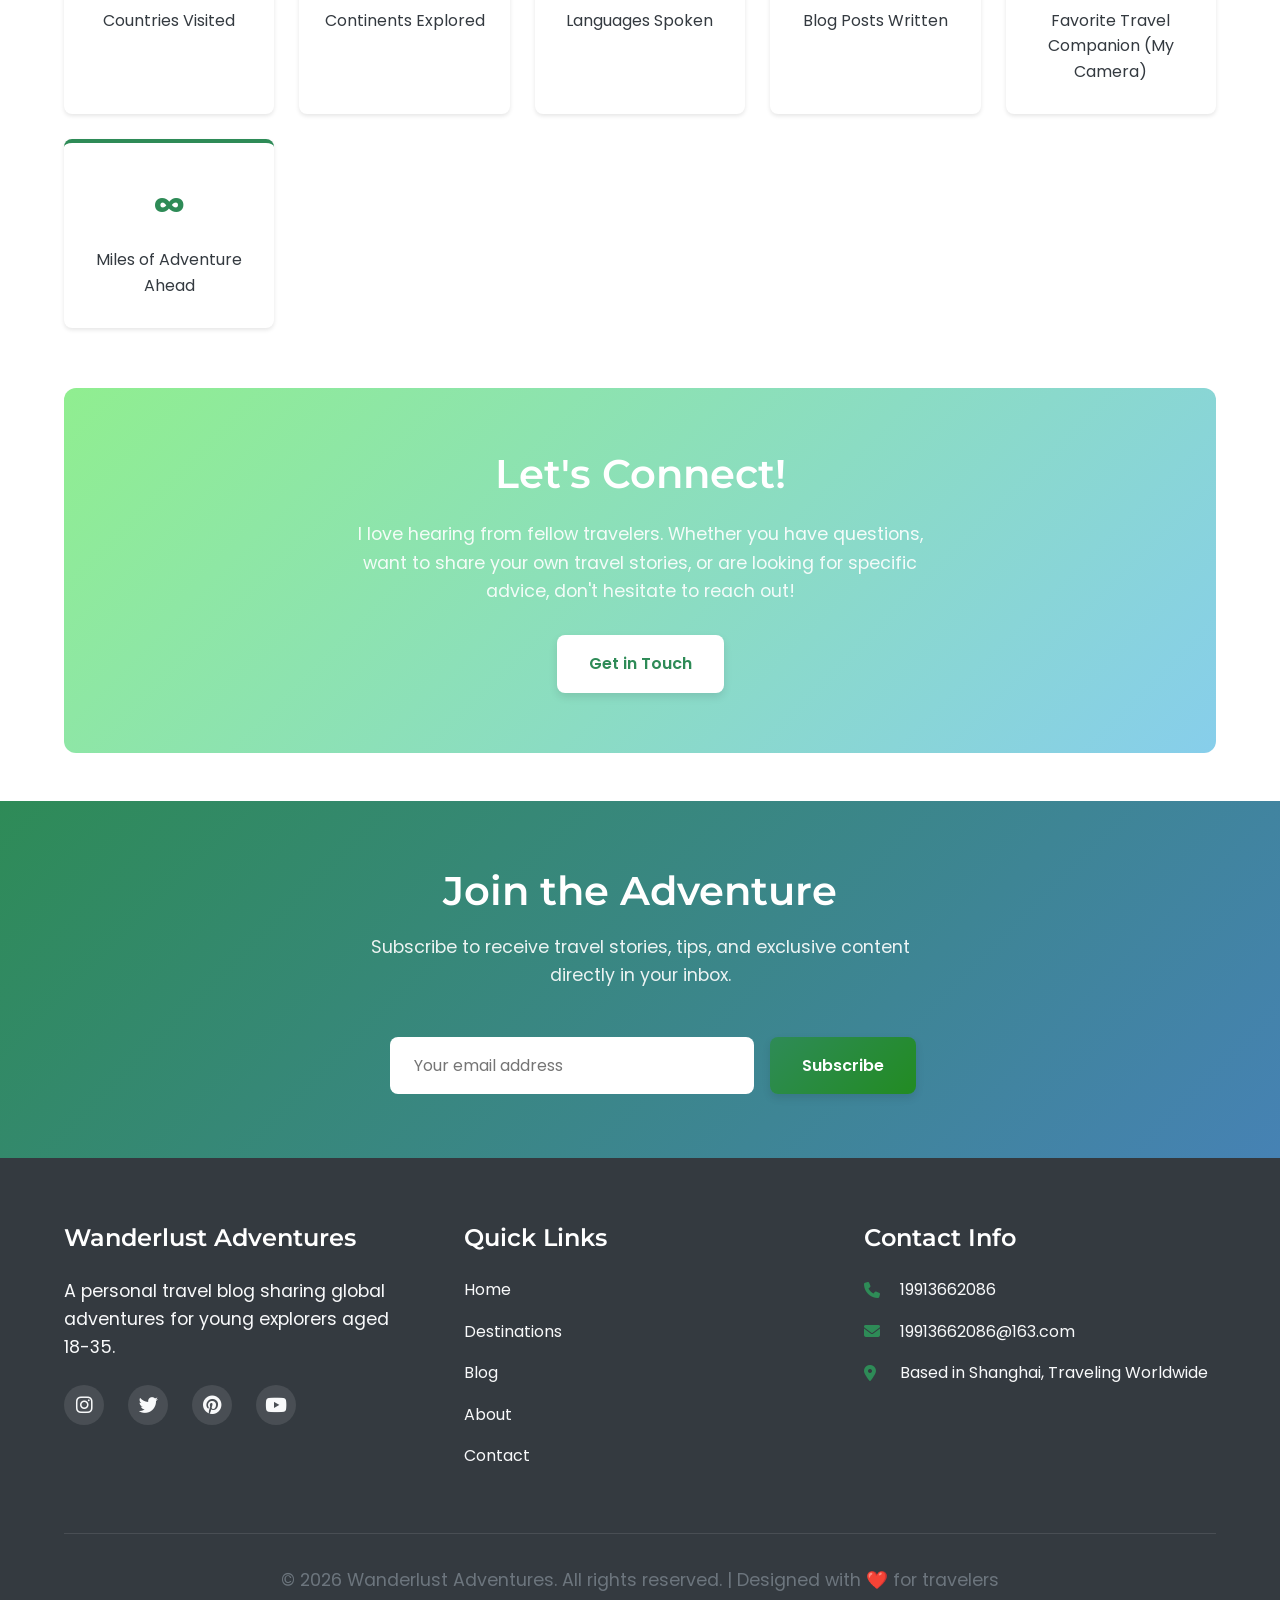
==== commit 9aee0243: "Add files via upload" ====
--- a/about.html
+++ b/about.html
@@ -22,11 +22,14 @@
                 <li><a href="about.html" class="active">About</a></li>
                 <li><a href="contact.html">Contact</a></li>
             </ul>
-            <button class="menu-toggle">
-                <i class="fas fa-bars"></i>
-            </button>
-        </div>
-    </nav>
+           <button id="theme-toggle" class="theme-toggle" aria-label="切换夜间模式">
+            <i class="fas fa-moon"></i>
+        </button>
+        <button class="menu-toggle">
+            <i class="fas fa-bars"></i>
+        </button>
+    </div>
+</nav>
 
     <!-- Page Header -->
     <section class="page-header">
--- a/style.css
+++ b/style.css
@@ -6,7 +6,7 @@
 }
 
 :root {
-    /* Natural Color Palette */
+    /* Natural Color Palette (Light Mode) */
     --primary-green: #2E8B57;
     --secondary-green: #3CB371;
     --light-green: #90EE90;
@@ -16,12 +16,24 @@
     --ocean-blue: #4682B4;
     --forest-dark: #228B22;
     
-    /* Neutral Colors */
+    /* Neutral Colors (Light Mode) */
     --white: #FFFFFF;
     --light-gray: #F8F9FA;
     --medium-gray: #6C757D;
     --dark-gray: #343A40;
     --black: #212529;
+    
+    /* Theme Variables (Light) */
+    --bg-primary: var(--white);
+    --bg-secondary: var(--light-gray);
+    --text-primary: var(--dark-gray);
+    --text-secondary: var(--medium-gray);
+    --card-bg: var(--white);
+    --border-color: var(--light-gray);
+    --shadow-color: rgba(0, 0, 0, 0.1);
+    --footer-bg: var(--dark-gray);
+    --footer-text: var(--light-gray);
+    --hero-overlay: rgba(0, 0, 0, 0.4);
     
     /* Typography */
     --font-heading: 'Montserrat', sans-serif;
@@ -42,9 +54,27 @@
     --radius-xl: 20px;
     
     /* Shadows */
-    --shadow-sm: 0 2px 4px rgba(0, 0, 0, 0.1);
-    --shadow-md: 0 4px 8px rgba(0, 0, 0, 0.1);
-    --shadow-lg: 0 8px 16px rgba(0, 0, 0, 0.1);
+    --shadow-sm: 0 2px 4px var(--shadow-color);
+    --shadow-md: 0 4px 8px var(--shadow-color);
+    --shadow-lg: 0 8px 16px var(--shadow-color);
+}
+
+/* Dark Mode Variables */
+[data-theme="dark"] {
+    --bg-primary: #121212;
+    --bg-secondary: #1e1e1e;
+    --text-primary: #e9ecef;
+    --text-secondary: #adb5bd;
+    --card-bg: #1e1e1e;
+    --border-color: #2c2c2c;
+    --shadow-color: rgba(0, 0, 0, 0.3);
+    --footer-bg: #0a0a0a;
+    --footer-text: #cccccc;
+    --hero-overlay: rgba(0, 0, 0, 0.6);
+    /* 保留品牌色，但可微调 */
+    --primary-green: #6c9e6c;
+    --secondary-green: #5a8f5a;
+    --forest-dark: #5c8f5c;
 }
 
 html {
@@ -54,8 +84,9 @@
 body {
     font-family: var(--font-body);
     line-height: 1.6;
-    color: var(--dark-gray);
-    background-color: var(--white);
+    color: var(--text-primary);
+    background-color: var(--bg-primary);
+    transition: background-color 0.3s ease, color 0.3s ease;
 }
 
 .container {
@@ -79,7 +110,7 @@
     font-weight: 600;
     line-height: 1.3;
     margin-bottom: var(--spacing-sm);
-    color: var(--forest-dark);
+    color: var(--text-primary);
 }
 
 h1 {
@@ -118,7 +149,7 @@
 
 .section-subtitle {
     text-align: center;
-    color: var(--medium-gray);
+    color: var(--text-secondary);
     margin-bottom: var(--spacing-xl);
     font-size: 1.2rem;
 }
@@ -139,7 +170,7 @@
 
 .btn-primary {
     background: linear-gradient(135deg, var(--primary-green), var(--forest-dark));
-    color: var(--white);
+    color: white;
     box-shadow: var(--shadow-md);
 }
 
@@ -157,7 +188,7 @@
 
 .btn-secondary:hover {
     background-color: var(--primary-green);
-    color: var(--white);
+    color: white;
 }
 
 /* ===== NAVIGATION ===== */
@@ -166,7 +197,7 @@
     top: 0;
     left: 0;
     width: 100%;
-    background-color: rgba(255, 255, 255, 0.95);
+    background-color: rgba(var(--bg-primary-rgb), 0.95);
     backdrop-filter: blur(10px);
     box-shadow: var(--shadow-sm);
     z-index: 1000;
@@ -184,7 +215,7 @@
     font-size: 1.8rem;
     font-weight: 700;
     text-decoration: none;
-    color: var(--forest-dark);
+    color: var(--text-primary);
 }
 
 .logo span {
@@ -199,7 +230,7 @@
 
 .nav-links a {
     text-decoration: none;
-    color: var(--dark-gray);
+    color: var(--text-primary);
     font-weight: 500;
     padding: var(--spacing-xs) 0;
     position: relative;
@@ -227,20 +258,33 @@
     background: none;
     border: none;
     font-size: 1.5rem;
-    color: var(--forest-dark);
+    color: var(--text-primary);
     cursor: pointer;
 }
 
+/* 主题切换按钮 */
+.theme-toggle {
+    background: none;
+    border: none;
+    font-size: 1.3rem;
+    cursor: pointer;
+    color: var(--text-primary);
+    margin-left: var(--spacing-md);
+    transition: transform 0.2s ease;
+}
+
+.theme-toggle:hover {
+    transform: scale(1.1);
+}
+
 /* ===== HERO SECTION ===== */
-/* 英雄区容器 */
 .hero {
     position: relative;
     height: 100vh;
-    overflow: hidden;          /* 防止视频溢出 */
-    margin-top: 60px;          /* 与导航栏高度一致 */
-}
-
-/* 视频背景 */
+    overflow: hidden;
+    margin-top: 60px;
+}
+
 .hero-video {
     position: absolute;
     top: 50%;
@@ -250,22 +294,20 @@
     width: auto;
     height: auto;
     transform: translate(-50%, -50%);
-    object-fit: cover;         /* 视频填满整个区域，可能裁剪边缘 */
+    object-fit: cover;
     z-index: 1;
 }
 
-/* 半透明遮罩层 */
 .hero-overlay {
     position: absolute;
     top: 0;
     left: 0;
     width: 100%;
     height: 100%;
-    background: rgba(0, 0, 0, 0.4);  /* 透明度可自行调整 */
+    background: var(--hero-overlay);
     z-index: 2;
 }
 
-/* 文字内容层 */
 .hero-content {
     position: relative;
     z-index: 3;
@@ -278,8 +320,6 @@
     transform: translateY(-50%);
 }
 
-/* 原 .hero 中的背景图片样式已删除，由视频替代 */
-
 /* ===== FEATURED DESTINATIONS ===== */
 .destinations-grid {
     display: grid;
@@ -289,7 +329,7 @@
 }
 
 .destination-card {
-    background: var(--white);
+    background: var(--card-bg);
     border-radius: var(--radius-lg);
     overflow: hidden;
     box-shadow: var(--shadow-md);
@@ -313,7 +353,7 @@
     top: var(--spacing-md);
     left: var(--spacing-md);
     background-color: var(--primary-green);
-    color: var(--white);
+    color: white;
     padding: var(--spacing-xs) var(--spacing-sm);
     border-radius: var(--radius-sm);
     font-size: 0.9rem;
@@ -325,7 +365,7 @@
 }
 
 .destination-content h3 {
-    color: var(--forest-dark);
+    color: var(--text-primary);
     margin-bottom: var(--spacing-sm);
 }
 
@@ -338,7 +378,7 @@
 }
 
 .about-content h2 {
-    color: var(--forest-dark);
+    color: var(--text-primary);
     margin-bottom: var(--spacing-md);
 }
 
@@ -356,7 +396,7 @@
     display: flex;
     align-items: center;
     justify-content: center;
-    color: var(--white);
+    color: white;
     font-size: 5rem;
 }
 
@@ -369,7 +409,7 @@
 }
 
 .post-card {
-    background: var(--white);
+    background: var(--card-bg);
     padding: var(--spacing-lg);
     border-radius: var(--radius-md);
     box-shadow: var(--shadow-sm);
@@ -383,13 +423,13 @@
 }
 
 .post-date {
-    color: var(--medium-gray);
+    color: var(--text-secondary);
     font-size: 0.9rem;
     margin-bottom: var(--spacing-sm);
 }
 
 .post-card h3 {
-    color: var(--forest-dark);
+    color: var(--text-primary);
     margin-bottom: var(--spacing-sm);
 }
 
@@ -408,13 +448,13 @@
 /* ===== NEWSLETTER ===== */
 .newsletter {
     background: linear-gradient(135deg, var(--primary-green), var(--ocean-blue));
-    color: var(--white);
+    color: white;
     text-align: center;
     padding: var(--spacing-xxl) 0;
 }
 
 .newsletter h2 {
-    color: var(--white);
+    color: white;
     margin-bottom: var(--spacing-sm);
 }
 
@@ -446,8 +486,8 @@
 
 /* ===== FOOTER ===== */
 .footer {
-    background-color: var(--dark-gray);
-    color: var(--light-gray);
+    background-color: var(--footer-bg);
+    color: var(--footer-text);
     padding: var(--spacing-xxl) 0 var(--spacing-lg);
 }
 
@@ -459,7 +499,7 @@
 }
 
 .footer-section h3 {
-    color: var(--white);
+    color: white;
     margin-bottom: var(--spacing-md);
     font-size: 1.5rem;
 }
@@ -473,7 +513,7 @@
 }
 
 .footer-section a {
-    color: var(--light-gray);
+    color: var(--footer-text);
     text-decoration: none;
     transition: color 0.3s ease;
 }
@@ -523,105 +563,18 @@
     font-size: 0.9rem;
 }
 
-/* ===== RESPONSIVE DESIGN ===== */
-@media (max-width: 992px) {
-    h1 {
-        font-size: 2.5rem;
-    }
-    
-    h2 {
-        font-size: 2rem;
-    }
-    
-    .hero h1 {
-        font-size: 2.8rem;
-    }
-    
-    .about-preview .container {
-        grid-template-columns: 1fr;
-        text-align: center;
-    }
-    
-    .newsletter-form {
-        flex-direction: column;
-    }
-}
-
-@media (max-width: 768px) {
-    .menu-toggle {
-        display: block;
-    }
-    
-    .nav-links {
-        position: fixed;
-        top: 70px;
-        left: 0;
-        width: 100%;
-        background-color: var(--white);
-        flex-direction: column;
-        align-items: center;
-        padding: var(--spacing-lg);
-        box-shadow: var(--shadow-md);
-        transform: translateY(-100%);
-        opacity: 0;
-        visibility: hidden;
-        transition: all 0.3s ease;
-    }
-    
-    .nav-links.active {
-        transform: translateY(0);
-        opacity: 1;
-        visibility: visible;
-    }
-    
-    .hero h1 {
-        font-size: 2.2rem;
-    }
-    
-    .subtitle {
-        font-size: 1.1rem;
-    }
-}
-
-@media (max-width: 576px) {
-    .container {
-        padding: 0 var(--spacing-sm);
-    }
-    
-    section {
-        padding: var(--spacing-lg) 0;
-    }
-    
-    h1 {
-        font-size: 2rem;
-    }
-    
-    h2 {
-        font-size: 1.75rem;
-    }
-    
-    .hero h1 {
-        font-size: 1.8rem;
-    }
-    
-    .destinations-grid,
-    .posts-grid {
-        grid-template-columns: 1fr;
-    }
-}
-
-/* ===== CONTACT PAGE STYLES ===== */
+/* ===== PAGE HEADER (used in contact, blog, etc.) ===== */
 .page-header {
-    background: linear-gradient(rgba(0, 0, 0, 0.4), rgba(0, 0, 0, 0.4)), 
+    background: linear-gradient(rgba(0, 0, 0, 0.5), rgba(0, 0, 0, 0.5)), 
                 url('https://images.unsplash.com/photo-1516483638261-f4dbaf036963') center/cover no-repeat;
-    color: var(--white);
+    color: white;
     text-align: center;
     padding: var(--spacing-xxl) 0;
     margin-top: 60px;
 }
 
 .page-header h1 {
-    color: var(--white);
+    color: white;
     margin-bottom: var(--spacing-md);
 }
 
@@ -632,6 +585,7 @@
     opacity: 0.9;
 }
 
+/* ===== CONTACT PAGE STYLES ===== */
 .contact-content {
     padding: var(--spacing-xxl) 0;
 }
@@ -649,12 +603,12 @@
 }
 
 .contact-form-section p {
-    color: var(--medium-gray);
+    color: var(--text-secondary);
     margin-bottom: var(--spacing-xl);
 }
 
 .contact-form {
-    background: var(--white);
+    background: var(--card-bg);
     padding: var(--spacing-xl);
     border-radius: var(--radius-lg);
     box-shadow: var(--shadow-md);
@@ -675,17 +629,19 @@
     display: block;
     margin-bottom: var(--spacing-xs);
     font-weight: 500;
-    color: var(--dark-gray);
+    color: var(--text-primary);
 }
 
 .form-group input,
 .form-group textarea {
     width: 100%;
     padding: var(--spacing-sm) var(--spacing-md);
-    border: 1px solid var(--light-gray);
+    border: 1px solid var(--border-color);
     border-radius: var(--radius-md);
     font-size: 1rem;
     font-family: var(--font-body);
+    background-color: var(--bg-primary);
+    color: var(--text-primary);
     transition: border-color 0.3s ease, box-shadow 0.3s ease;
 }
 
@@ -725,7 +681,7 @@
     gap: var(--spacing-md);
     margin-bottom: var(--spacing-lg);
     padding: var(--spacing-md);
-    background: var(--white);
+    background: var(--card-bg);
     border-radius: var(--radius-md);
     box-shadow: var(--shadow-sm);
     transition: transform 0.3s ease, box-shadow 0.3s ease;
@@ -743,7 +699,7 @@
     width: 50px;
     height: 50px;
     background: linear-gradient(135deg, var(--primary-green), var(--ocean-blue));
-    color: var(--white);
+    color: white;
     border-radius: 50%;
     font-size: 1.2rem;
 }
@@ -755,17 +711,16 @@
 
 .info-content p {
     font-weight: 500;
-    color: var(--dark-gray);
     margin-bottom: var(--spacing-xs);
 }
 
 .info-content small {
-    color: var(--medium-gray);
+    color: var(--text-secondary);
     font-size: 0.85rem;
 }
 
 .social-contact {
-    background: var(--white);
+    background: var(--card-bg);
     padding: var(--spacing-xl);
     border-radius: var(--radius-lg);
     box-shadow: var(--shadow-md);
@@ -777,7 +732,7 @@
 }
 
 .social-contact p {
-    color: var(--medium-gray);
+    color: var(--text-secondary);
     margin-bottom: var(--spacing-lg);
 }
 
@@ -803,22 +758,22 @@
 
 .social-btn.instagram {
     background: linear-gradient(45deg, #405DE6, #5851DB, #833AB4, #C13584, #E1306C, #FD1D1D);
-    color: var(--white);
+    color: white;
 }
 
 .social-btn.twitter {
     background: #1DA1F2;
-    color: var(--white);
+    color: white;
 }
 
 .social-btn.youtube {
     background: #FF0000;
-    color: var(--white);
+    color: white;
 }
 
 .social-btn.pinterest {
     background: #E60023;
-    color: var(--white);
+    color: white;
 }
 
 .social-btn:hover {
@@ -827,7 +782,7 @@
 }
 
 .faq-section {
-    background: var(--white);
+    background: var(--card-bg);
     padding: var(--spacing-xl);
     border-radius: var(--radius-lg);
     box-shadow: var(--shadow-md);
@@ -839,7 +794,7 @@
 
 .faq-item {
     margin-bottom: var(--spacing-sm);
-    border: 1px solid var(--light-gray);
+    border: 1px solid var(--border-color);
     border-radius: var(--radius-md);
     overflow: hidden;
 }
@@ -851,7 +806,7 @@
     border: none;
     text-align: left;
     font-weight: 500;
-    color: var(--dark-gray);
+    color: var(--text-primary);
     cursor: pointer;
     display: flex;
     justify-content: space-between;
@@ -884,17 +839,32 @@
 }
 
 .faq-answer p {
-    color: var(--medium-gray);
+    color: var(--text-secondary);
     line-height: 1.6;
 }
 
-/* Responsive Contact Page */
+/* ===== RESPONSIVE DESIGN ===== */
 @media (max-width: 992px) {
+    h1 {
+        font-size: 2.5rem;
+    }
+    h2 {
+        font-size: 2rem;
+    }
+    .hero h1 {
+        font-size: 2.8rem;
+    }
+    .about-preview .container {
+        grid-template-columns: 1fr;
+        text-align: center;
+    }
+    .newsletter-form {
+        flex-direction: column;
+    }
     .contact-layout {
         grid-template-columns: 1fr;
         gap: var(--spacing-xl);
     }
-    
     .form-row {
         grid-template-columns: 1fr;
         gap: var(--spacing-sm);
@@ -902,42 +872,96 @@
 }
 
 @media (max-width: 768px) {
+    .menu-toggle {
+        display: block;
+    }
+    .nav-links {
+        position: fixed;
+        top: 70px;
+        left: 0;
+        width: 100%;
+        background-color: var(--bg-primary);
+        flex-direction: column;
+        align-items: center;
+        padding: var(--spacing-lg);
+        box-shadow: var(--shadow-md);
+        transform: translateY(-100%);
+        opacity: 0;
+        visibility: hidden;
+        transition: all 0.3s ease;
+        z-index: 999;
+    }
+    .nav-links.active {
+        transform: translateY(0);
+        opacity: 1;
+        visibility: visible;
+    }
+    .hero h1 {
+        font-size: 2.2rem;
+    }
+    .subtitle {
+        font-size: 1.1rem;
+    }
     .social-buttons {
         grid-template-columns: 1fr;
     }
-    
     .contact-form,
     .social-contact,
     .faq-section {
         padding: var(--spacing-lg);
     }
-}
-
-@media (max-width: 480px) {
+    .hero-video {
+        object-fit: contain;  /* 手机端完整显示视频，根据需求可调整 */
+    }
+}
+
+@media (max-width: 576px) {
+    .container {
+        padding: 0 var(--spacing-sm);
+    }
+    section {
+        padding: var(--spacing-lg) 0;
+    }
+    h1 {
+        font-size: 2rem;
+    }
+    h2 {
+        font-size: 1.75rem;
+    }
+    .hero h1 {
+        font-size: 1.8rem;
+    }
+    .destinations-grid,
+    .posts-grid {
+        grid-template-columns: 1fr;
+    }
     .page-header {
         padding: var(--spacing-xl) 0;
     }
-    
     .page-header h1 {
         font-size: 2.2rem;
     }
-    
     .info-item {
         flex-direction: column;
         text-align: center;
     }
-    
     .info-icon {
         margin: 0 auto var(--spacing-sm);
     }
 }
 
-
+/* 移动端导航栏内主题按钮调整 */
 @media (max-width: 768px) {
-    .hero-video {
-        display: none;
-    }
-    .hero {
-        background: url('https://images.unsplash.com/photo-1506905925346-21bda4d32df4') center/cover no-repeat;
+    .navbar .container {
+        position: relative;
+    }
+    .theme-toggle {
+        position: absolute;
+        right: 60px;
+        top: 50%;
+        transform: translateY(-50%);
+    }
+    .menu-toggle {
+        margin-left: auto;
     }
 }
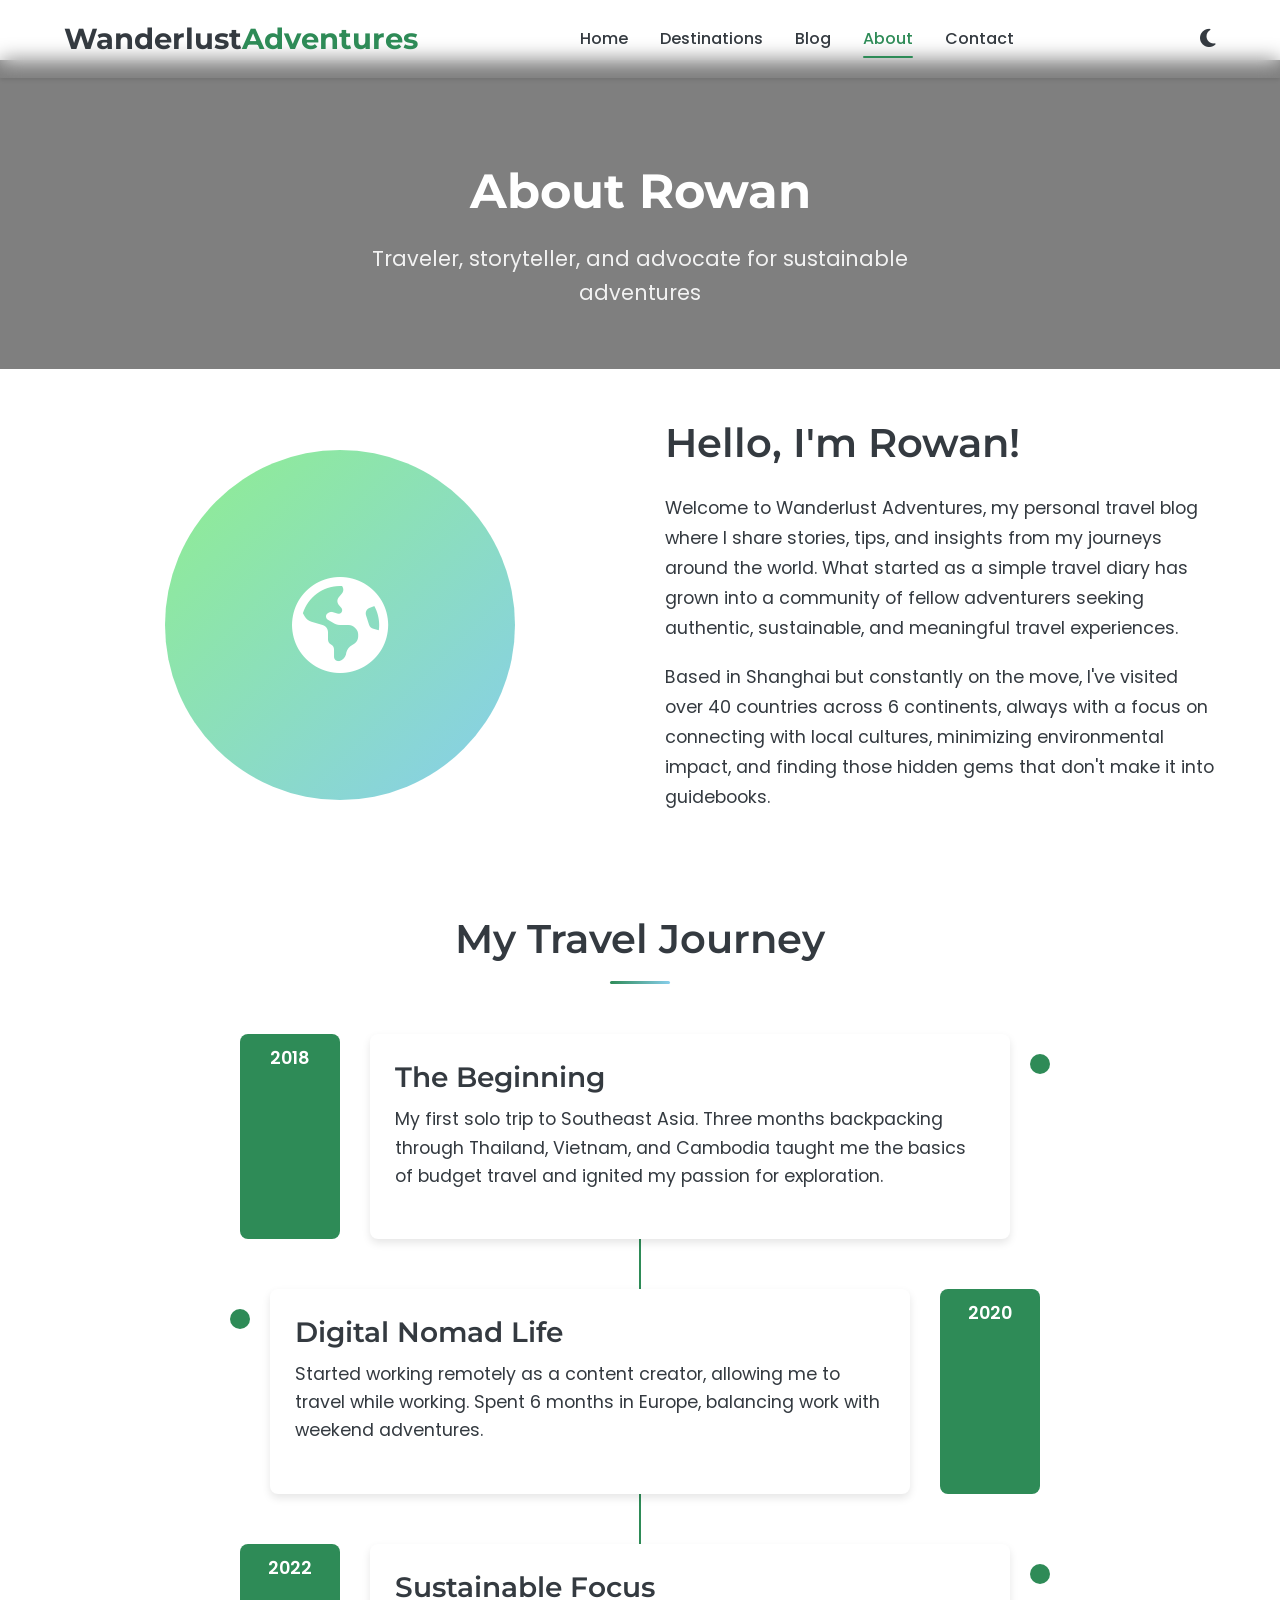
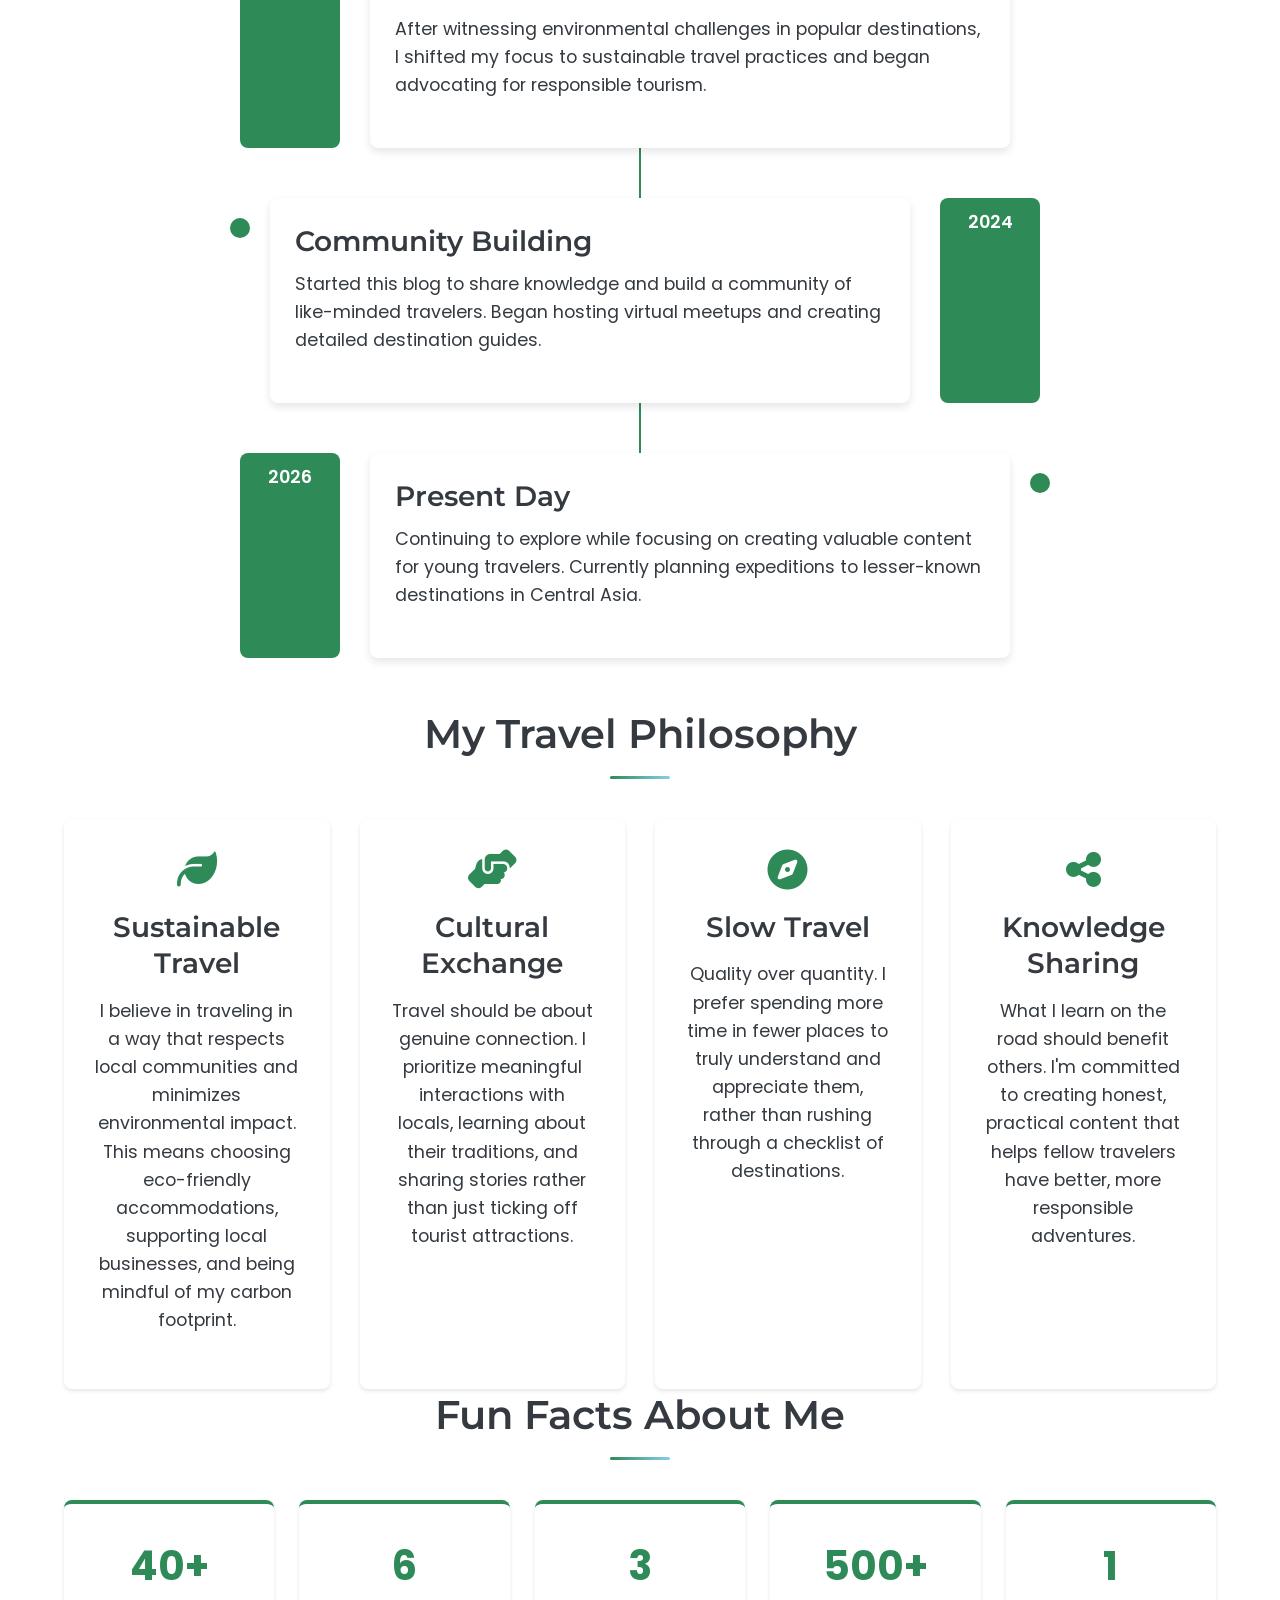
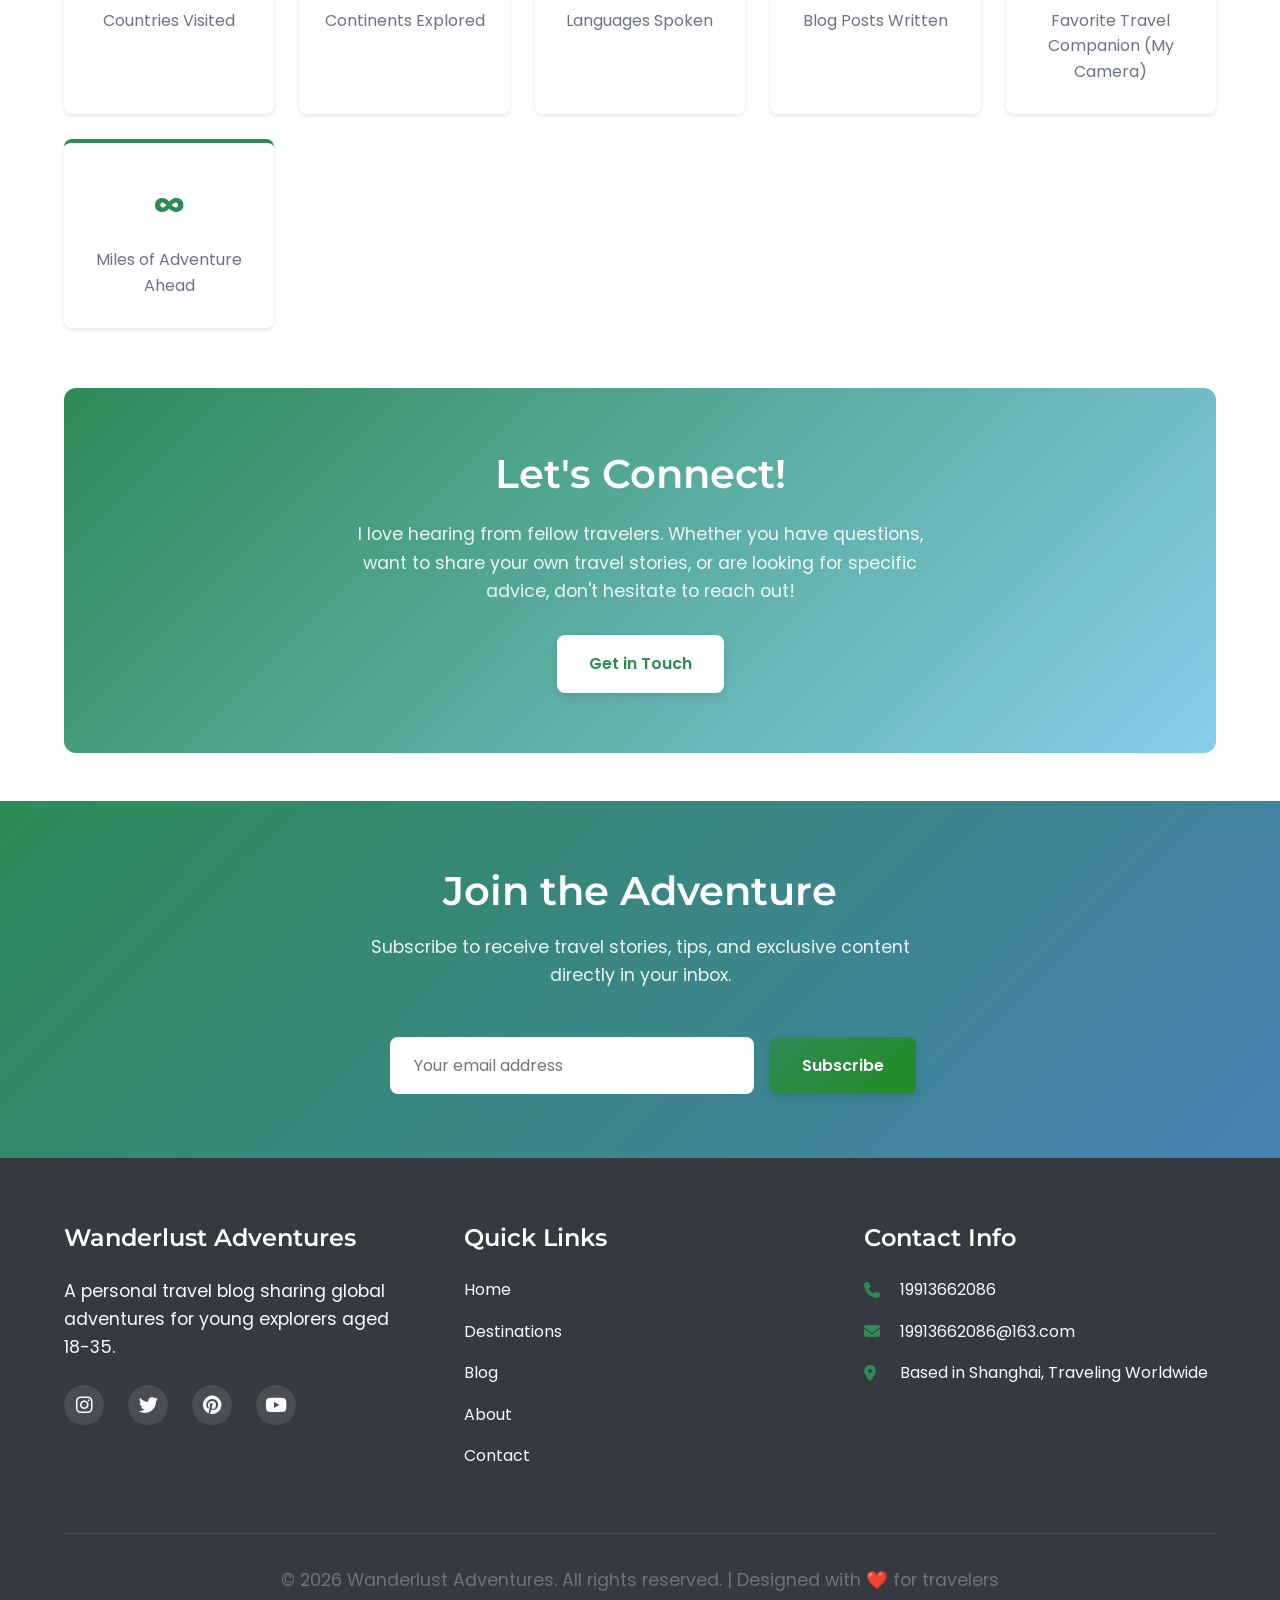
==== commit 50cfd5a2: "Add files via upload" ====
--- a/about.html
+++ b/about.html
@@ -9,6 +9,278 @@
     <link rel="preconnect" href="https://fonts.gstatic.com" crossorigin>
     <link href="https://fonts.googleapis.com/css2?family=Poppins:wght@300;400;500;600;700&family=Montserrat:wght@400;500;600&display=swap" rel="stylesheet">
     <link rel="stylesheet" href="https://cdnjs.cloudflare.com/ajax/libs/font-awesome/6.4.0/css/all.min.css">
+    <style>
+        /* Additional styles for about page (dark mode compatible) */
+        .page-header {
+            background: linear-gradient(rgba(0, 0, 0, 0.5), rgba(0, 0, 0, 0.5)), 
+                        url('https://images.unsplash.com/photo-1506905925346-21bda4d32df4') center/cover no-repeat;
+            color: white;
+            text-align: center;
+            padding: 100px 0 60px;
+            margin-top: 60px;
+        }
+        
+        .page-header h1 {
+            color: white;
+            font-size: 3rem;
+            margin-bottom: 20px;
+        }
+        
+        .page-header p {
+            font-size: 1.3rem;
+            opacity: 0.9;
+            max-width: 600px;
+            margin: 0 auto;
+        }
+        
+        .about-intro {
+            display: grid;
+            grid-template-columns: 1fr 1fr;
+            gap: 50px;
+            align-items: center;
+            margin-bottom: 80px;
+        }
+        
+        .image-placeholder-large {
+            width: 350px;
+            height: 350px;
+            background: linear-gradient(135deg, var(--light-green), var(--sky-blue));
+            border-radius: 50%;
+            display: flex;
+            align-items: center;
+            justify-content: center;
+            color: var(--white);
+            font-size: 6rem;
+            margin: 0 auto;
+        }
+        
+        .about-intro-content h2 {
+            color: var(--text-primary);
+            margin-bottom: 25px;
+            font-size: 2.5rem;
+        }
+        
+        .about-intro-content p {
+            margin-bottom: 20px;
+            font-size: 1.1rem;
+            line-height: 1.7;
+        }
+        
+        /* Timeline */
+        .timeline {
+            position: relative;
+            max-width: 800px;
+            margin: 50px auto;
+        }
+        
+        .timeline::before {
+            content: '';
+            position: absolute;
+            left: 50%;
+            top: 0;
+            bottom: 0;
+            width: 2px;
+            background: var(--primary-green);
+            transform: translateX(-50%);
+        }
+        
+        .timeline-item {
+            display: flex;
+            margin-bottom: 50px;
+            position: relative;
+        }
+        
+        .timeline-item:nth-child(odd) {
+            flex-direction: row;
+        }
+        
+        .timeline-item:nth-child(even) {
+            flex-direction: row-reverse;
+        }
+        
+        .timeline-year {
+            flex: 0 0 100px;
+            background: var(--primary-green);
+            color: white;
+            padding: 10px;
+            border-radius: var(--radius-md);
+            text-align: center;
+            font-weight: 600;
+            font-size: 1.1rem;
+            z-index: 1;
+        }
+        
+        .timeline-content {
+            flex: 1;
+            padding: 25px;
+            background: var(--card-bg);
+            border-radius: var(--radius-md);
+            box-shadow: var(--shadow-md);
+            margin: 0 30px;
+            position: relative;
+        }
+        
+        .timeline-content::before {
+            content: '';
+            position: absolute;
+            top: 20px;
+            width: 20px;
+            height: 20px;
+            background: var(--primary-green);
+            border-radius: 50%;
+        }
+        
+        .timeline-item:nth-child(odd) .timeline-content::before {
+            right: -40px;
+        }
+        
+        .timeline-item:nth-child(even) .timeline-content::before {
+            left: -40px;
+        }
+        
+        .timeline-content h3 {
+            color: var(--text-primary);
+            margin-bottom: 10px;
+        }
+        
+        /* Philosophy Grid */
+        .philosophy-grid {
+            display: grid;
+            grid-template-columns: repeat(auto-fit, minmax(250px, 1fr));
+            gap: 30px;
+            margin-top: 40px;
+        }
+        
+        .philosophy-card {
+            background: var(--card-bg);
+            padding: 30px;
+            border-radius: var(--radius-md);
+            text-align: center;
+            box-shadow: var(--shadow-sm);
+            transition: transform 0.3s ease;
+        }
+        
+        .philosophy-card:hover {
+            transform: translateY(-5px);
+            box-shadow: var(--shadow-md);
+        }
+        
+        .philosophy-card i {
+            font-size: 2.5rem;
+            color: var(--primary-green);
+            margin-bottom: 20px;
+        }
+        
+        .philosophy-card h3 {
+            margin-bottom: 15px;
+            color: var(--text-primary);
+        }
+        
+        /* Fun Facts */
+        .facts-grid {
+            display: grid;
+            grid-template-columns: repeat(auto-fit, minmax(200px, 1fr));
+            gap: 25px;
+            margin-top: 40px;
+        }
+        
+        .fact-card {
+            background: var(--card-bg);
+            padding: 30px 20px;
+            border-radius: var(--radius-md);
+            text-align: center;
+            box-shadow: var(--shadow-sm);
+            border-top: 4px solid var(--primary-green);
+        }
+        
+        .fact-number {
+            font-size: 2.5rem;
+            font-weight: 700;
+            color: var(--primary-green);
+            margin-bottom: 10px;
+        }
+        
+        .fact-text {
+            color: var(--text-secondary);
+            font-size: 1rem;
+        }
+        
+        /* Connect Section */
+        .connect-section {
+            text-align: center;
+            padding: 60px 0;
+            background: linear-gradient(135deg, var(--primary-green), var(--sky-blue));
+            color: white;
+            border-radius: var(--radius-lg);
+            margin-top: 60px;
+        }
+        
+        .connect-section h2 {
+            color: white;
+            margin-bottom: 20px;
+        }
+        
+        .connect-section p {
+            max-width: 600px;
+            margin: 0 auto 30px;
+            opacity: 0.9;
+        }
+        
+        .connect-section .btn-primary {
+            background: white;
+            color: var(--primary-green);
+        }
+        
+        .connect-section .btn-primary:hover {
+            background: var(--forest-dark);
+            color: white;
+        }
+        
+        @media (max-width: 992px) {
+            .about-intro {
+                grid-template-columns: 1fr;
+                text-align: center;
+            }
+            
+            .image-placeholder-large {
+                width: 250px;
+                height: 250px;
+                font-size: 4rem;
+            }
+            
+            .timeline::before {
+                left: 30px;
+            }
+            
+            .timeline-item {
+                flex-direction: row !important;
+            }
+            
+            .timeline-year {
+                flex: 0 0 80px;
+            }
+            
+            .timeline-content {
+                margin-left: 60px;
+                margin-right: 0;
+            }
+            
+            .timeline-content::before {
+                left: -40px !important;
+                right: auto !important;
+            }
+        }
+        
+        @media (max-width: 768px) {
+            .page-header h1 {
+                font-size: 2.2rem;
+            }
+            
+            .page-header p {
+                font-size: 1.1rem;
+            }
+        }
+    </style>
 </head>
 <body>
     <!-- Navigation -->
@@ -22,14 +294,15 @@
                 <li><a href="about.html" class="active">About</a></li>
                 <li><a href="contact.html">Contact</a></li>
             </ul>
-           <button id="theme-toggle" class="theme-toggle" aria-label="切换夜间模式">
-            <i class="fas fa-moon"></i>
-        </button>
-        <button class="menu-toggle">
-            <i class="fas fa-bars"></i>
-        </button>
-    </div>
-</nav>
+            <!-- 夜间模式切换按钮 -->
+            <button id="theme-toggle" class="theme-toggle" aria-label="切换夜间模式">
+                <i class="fas fa-moon"></i>
+            </button>
+            <button class="menu-toggle">
+                <i class="fas fa-bars"></i>
+            </button>
+        </div>
+    </nav>
 
     <!-- Page Header -->
     <section class="page-header">
@@ -220,275 +493,33 @@
     </footer>
 
     <script src="script.js"></script>
-    <style>
-        /* Additional styles for about page */
-        .page-header {
-            background: linear-gradient(rgba(0, 0, 0, 0.5), rgba(0, 0, 0, 0.5)), 
-                        url('https://images.unsplash.com/photo-1506905925346-21bda4d32df4') center/cover no-repeat;
-            color: white;
-            text-align: center;
-            padding: 100px 0 60px;
-            margin-top: 60px;
-        }
-        
-        .page-header h1 {
-            color: white;
-            font-size: 3rem;
-            margin-bottom: 20px;
-        }
-        
-        .page-header p {
-            font-size: 1.3rem;
-            opacity: 0.9;
-            max-width: 600px;
-            margin: 0 auto;
-        }
-        
-        .about-intro {
-            display: grid;
-            grid-template-columns: 1fr 1fr;
-            gap: 50px;
-            align-items: center;
-            margin-bottom: 80px;
-        }
-        
-        .image-placeholder-large {
-            width: 350px;
-            height: 350px;
-            background: linear-gradient(135deg, var(--light-green), var(--sky-blue));
-            border-radius: 50%;
-            display: flex;
-            align-items: center;
-            justify-content: center;
-            color: var(--white);
-            font-size: 6rem;
-            margin: 0 auto;
-        }
-        
-        .about-intro-content h2 {
-            color: var(--forest-dark);
-            margin-bottom: 25px;
-            font-size: 2.5rem;
-        }
-        
-        .about-intro-content p {
-            margin-bottom: 20px;
-            font-size: 1.1rem;
-            line-height: 1.7;
-        }
-        
-        /* Timeline */
-        .timeline {
-            position: relative;
-            max-width: 800px;
-            margin: 50px auto;
-        }
-        
-        .timeline::before {
-            content: '';
-            position: absolute;
-            left: 50%;
-            top: 0;
-            bottom: 0;
-            width: 2px;
-            background: var(--primary-green);
-            transform: translateX(-50%);
-        }
-        
-        .timeline-item {
-            display: flex;
-            margin-bottom: 50px;
-            position: relative;
-        }
-        
-        .timeline-item:nth-child(odd) {
-            flex-direction: row;
-        }
-        
-        .timeline-item:nth-child(even) {
-            flex-direction: row-reverse;
-        }
-        
-        .timeline-year {
-            flex: 0 0 100px;
-            background: var(--primary-green);
-            color: white;
-            padding: 10px;
-            border-radius: var(--radius-md);
-            text-align: center;
-            font-weight: 600;
-            font-size: 1.1rem;
-            z-index: 1;
-        }
-        
-        .timeline-content {
-            flex: 1;
-            padding: 25px;
-            background: white;
-            border-radius: var(--radius-md);
-            box-shadow: var(--shadow-md);
-            margin: 0 30px;
-            position: relative;
-        }
-        
-        .timeline-content::before {
-            content: '';
-            position: absolute;
-            top: 20px;
-            width: 20px;
-            height: 20px;
-            background: var(--primary-green);
-            border-radius: 50%;
-        }
-        
-        .timeline-item:nth-child(odd) .timeline-content::before {
-            right: -40px;
-        }
-        
-        .timeline-item:nth-child(even) .timeline-content::before {
-            left: -40px;
-        }
-        
-        .timeline-content h3 {
-            color: var(--forest-dark);
-            margin-bottom: 10px;
-        }
-        
-        /* Philosophy Grid */
-        .philosophy-grid {
-            display: grid;
-            grid-template-columns: repeat(auto-fit, minmax(250px, 1fr));
-            gap: 30px;
-            margin-top: 40px;
-        }
-        
-        .philosophy-card {
-            background: white;
-            padding: 30px;
-            border-radius: var(--radius-md);
-            text-align: center;
-            box-shadow: var(--shadow-sm);
-            transition: transform 0.3s ease;
-        }
-        
-        .philosophy-card:hover {
-            transform: translateY(-5px);
-            box-shadow: var(--shadow-md);
-        }
-        
-        .philosophy-card i {
-            font-size: 2.5rem;
-            color: var(--primary-green);
-            margin-bottom: 20px;
-        }
-        
-        .philosophy-card h3 {
-            margin-bottom: 15px;
-            color: var(--forest-dark);
-        }
-        
-        /* Fun Facts */
-        .facts-grid {
-            display: grid;
-            grid-template-columns: repeat(auto-fit, minmax(200px, 1fr));
-            gap: 25px;
-            margin-top: 40px;
-        }
-        
-        .fact-card {
-            background: white;
-            padding: 30px 20px;
-            border-radius: var(--radius-md);
-            text-align: center;
-            box-shadow: var(--shadow-sm);
-            border-top: 4px solid var(--primary-green);
-        }
-        
-        .fact-number {
-            font-size: 2.5rem;
-            font-weight: 700;
-            color: var(--primary-green);
-            margin-bottom: 10px;
-        }
-        
-        .fact-text {
-            color: var(--dark-gray);
-            font-size: 1rem;
-        }
-        
-        /* Connect Section */
-        .connect-section {
-            text-align: center;
-            padding: 60px 0;
-            background: linear-gradient(135deg, var(--light-green), var(--sky-blue));
-            color: white;
-            border-radius: var(--radius-lg);
-            margin-top: 60px;
-        }
-        
-        .connect-section h2 {
-            color: white;
-            margin-bottom: 20px;
-        }
-        
-        .connect-section p {
-            max-width: 600px;
-            margin: 0 auto 30px;
-            opacity: 0.9;
-        }
-        
-        .connect-section .btn-primary {
-            background: white;
-            color: var(--primary-green);
-        }
-        
-        .connect-section .btn-primary:hover {
-            background: var(--forest-dark);
-            color: white;
-        }
-        
-        @media (max-width: 992px) {
-            .about-intro {
-                grid-template-columns: 1fr;
-                text-align: center;
-            }
-            
-            .image-placeholder-large {
-                width: 250px;
-                height: 250px;
-                font-size: 4rem;
-            }
-            
-            .timeline::before {
-                left: 30px;
-            }
-            
-            .timeline-item {
-                flex-direction: row !important;
-            }
-            
-            .timeline-year {
-                flex: 0 0 80px;
-            }
-            
-            .timeline-content {
-                margin-left: 60px;
-                margin-right: 0;
-            }
-            
-            .timeline-content::before {
-                left: -40px !important;
-                right: auto !important;
-            }
-        }
-        
-        @media (max-width: 768px) {
-            .page-header h1 {
-                font-size: 2.2rem;
-            }
-            
-            .page-header p {
-                font-size: 1.1rem;
-            }
-            
-            .about-intro-content h+    <script>
+        // 主题切换功能（与全局保持一致）
+        const themeToggle = document.getElementById('theme-toggle');
+        const currentTheme = localStorage.getItem('theme') || 'light';
+
+        if (currentTheme === 'dark') {
+            document.documentElement.setAttribute('data-theme', 'dark');
+            if (themeToggle) themeToggle.innerHTML = '<i class="fas fa-sun"></i>';
+        } else {
+            document.documentElement.setAttribute('data-theme', 'light');
+            if (themeToggle) themeToggle.innerHTML = '<i class="fas fa-moon"></i>';
+        }
+
+        if (themeToggle) {
+            themeToggle.addEventListener('click', () => {
+                const theme = document.documentElement.getAttribute('data-theme');
+                if (theme === 'dark') {
+                    document.documentElement.setAttribute('data-theme', 'light');
+                    localStorage.setItem('theme', 'light');
+                    themeToggle.innerHTML = '<i class="fas fa-moon"></i>';
+                } else {
+                    document.documentElement.setAttribute('data-theme', 'dark');
+                    localStorage.setItem('theme', 'dark');
+                    themeToggle.innerHTML = '<i class="fas fa-sun"></i>';
+                }
+            });
+        }
+    </script>
+</body>
+</html>
--- a/style.css
+++ b/style.css
@@ -872,6 +872,7 @@
 }
 
 @media (max-width: 768px) {
+   @media (max-width: 768px) {
     .menu-toggle {
         display: block;
     }
@@ -910,11 +911,40 @@
     .faq-section {
         padding: var(--spacing-lg);
     }
-    .hero-video {
-        object-fit: contain;  /* 手机端完整显示视频，根据需求可调整 */
-    }
-}
-
+ /* 手机端视频高度和适配（核心调整项） */
+.hero {
+    height: 80vh; /* 改这个数值就能调手机端页面高度，比如70vh/90vh */
+}
+.hero-video {
+    object-fit: cover;
+    width:75%;
+    height: 100%;
+    top: 0;
+    left: 0;
+    transform: none;
+}
+    .hero h1 {
+        font-size: 2.2rem;
+    }
+    
+    .subtitle {
+        font-size: 1.1rem;
+    }
+}
+body {
+        transform: scale(0.75);
+        transform-origin: top left;
+        width: 133.33%;  /* 抵消缩放，使内容宽度填满屏幕 */
+    }
+/* 消除顶部空白 */
+.navbar {
+        height: 60px;  /* 固定高度，与桌面端一致 */
+        padding: 0;    /* 如有需要调整内边距 */
+    }
+    .navbar .container {
+        height: 100%;
+    }
+}
 @media (max-width: 576px) {
     .container {
         padding: 0 var(--spacing-sm);
@@ -964,4 +994,4 @@
     .menu-toggle {
         margin-left: auto;
     }
-}+}
